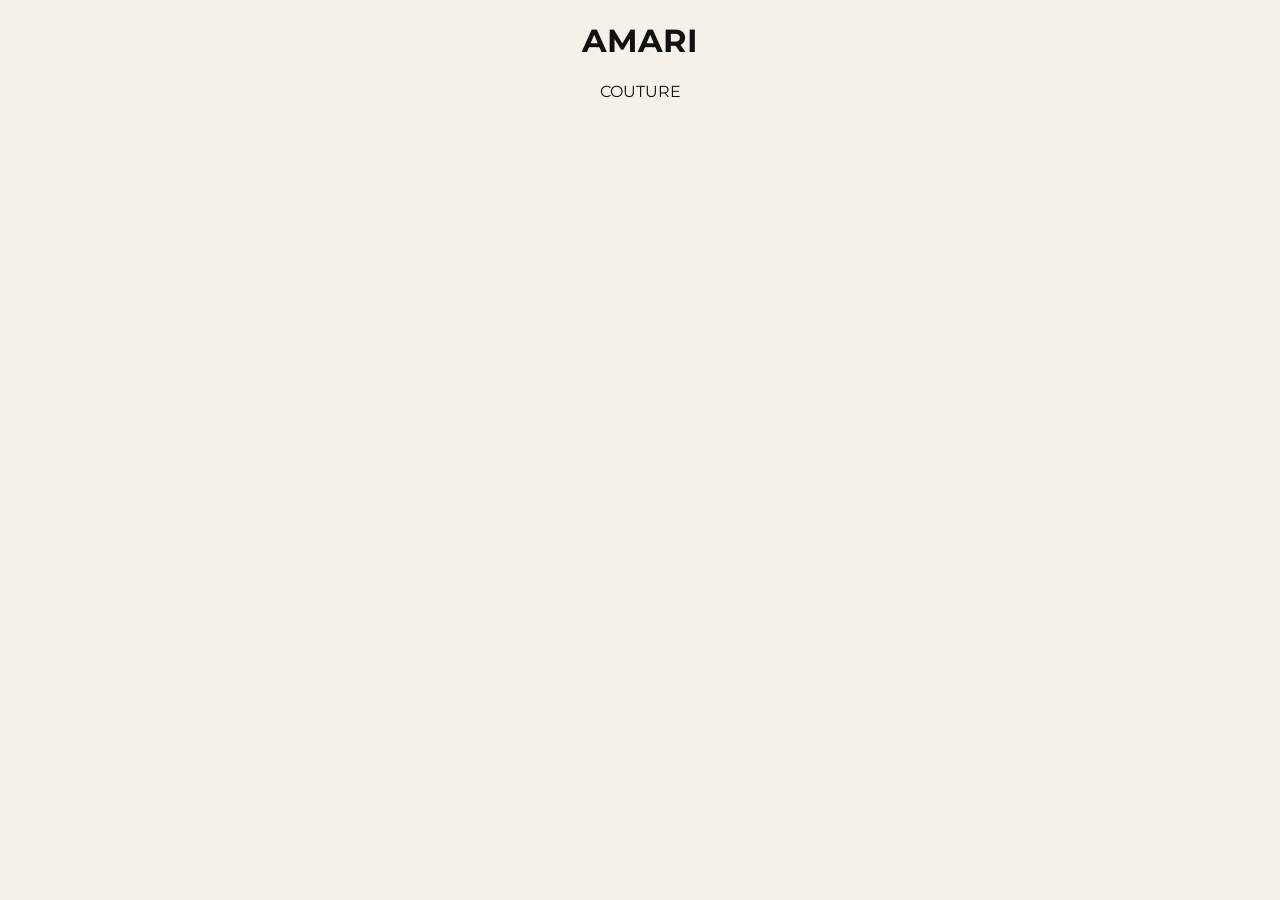
==== index.html @ 97ea3d48 "This is our first commit" ====
<!DOCTYPE html>
<html lang="en">
<head>
    <meta charset="UTF-8">
    <meta name="viewport" content="width=device-width, initial-scale=1.0">
    <link rel="stylesheet" href="css/style.css">
    <title>Document</title>
</head>
<body>
    <main>
        <h1>AMARI</h1>
        <p>COUTURE</p>
    </main>
</body>
</html>
---- css/style.css ----
@import url('https://fonts.googleapis.com/css2?family=Montserrat:wght@400;600&family=Poppins:wght@300;400;500&display=swap');

:root{
  --text-color: #111111;
  --background-color: #F5F1E8;
  --primary-color: #f0b464;
  --secondary-color: #555555;
  --accent-color: #C9A96E;
  --font-size-lg: 64px;
  --font-size-bg: 32px;
  --font-size-md: 16px;
  --font-size-sm: 14px;
}

/* To use the root colors all you need to do is write var(put root name inside) as written below, this is to foster consitent styling*/

body {
  font-family: 'Montserrat', sans-serif;
  background: var(--background-color);
  color: var(--text-color);
  margin: 0;
}
main{
  text-align: center;
}

/* The headings style */
h1, h2, h3 {
  color: var(--text-color);
}

p{
  color: var(--text-color);
  font-size: var(--font-size-md);

}

/* The navigation styling */
nav {
  background: var(--primary-color);
  color: var(--secondary-color);
  padding: 15px;
}


button {
  background: var(--primary-color);
  color: var(--secondary-color);
  border: none;
  padding: 10px 20px;
  cursor: pointer;
}


button:hover {
  background: var(--accent-color);
  color: var(--primary-color);
}
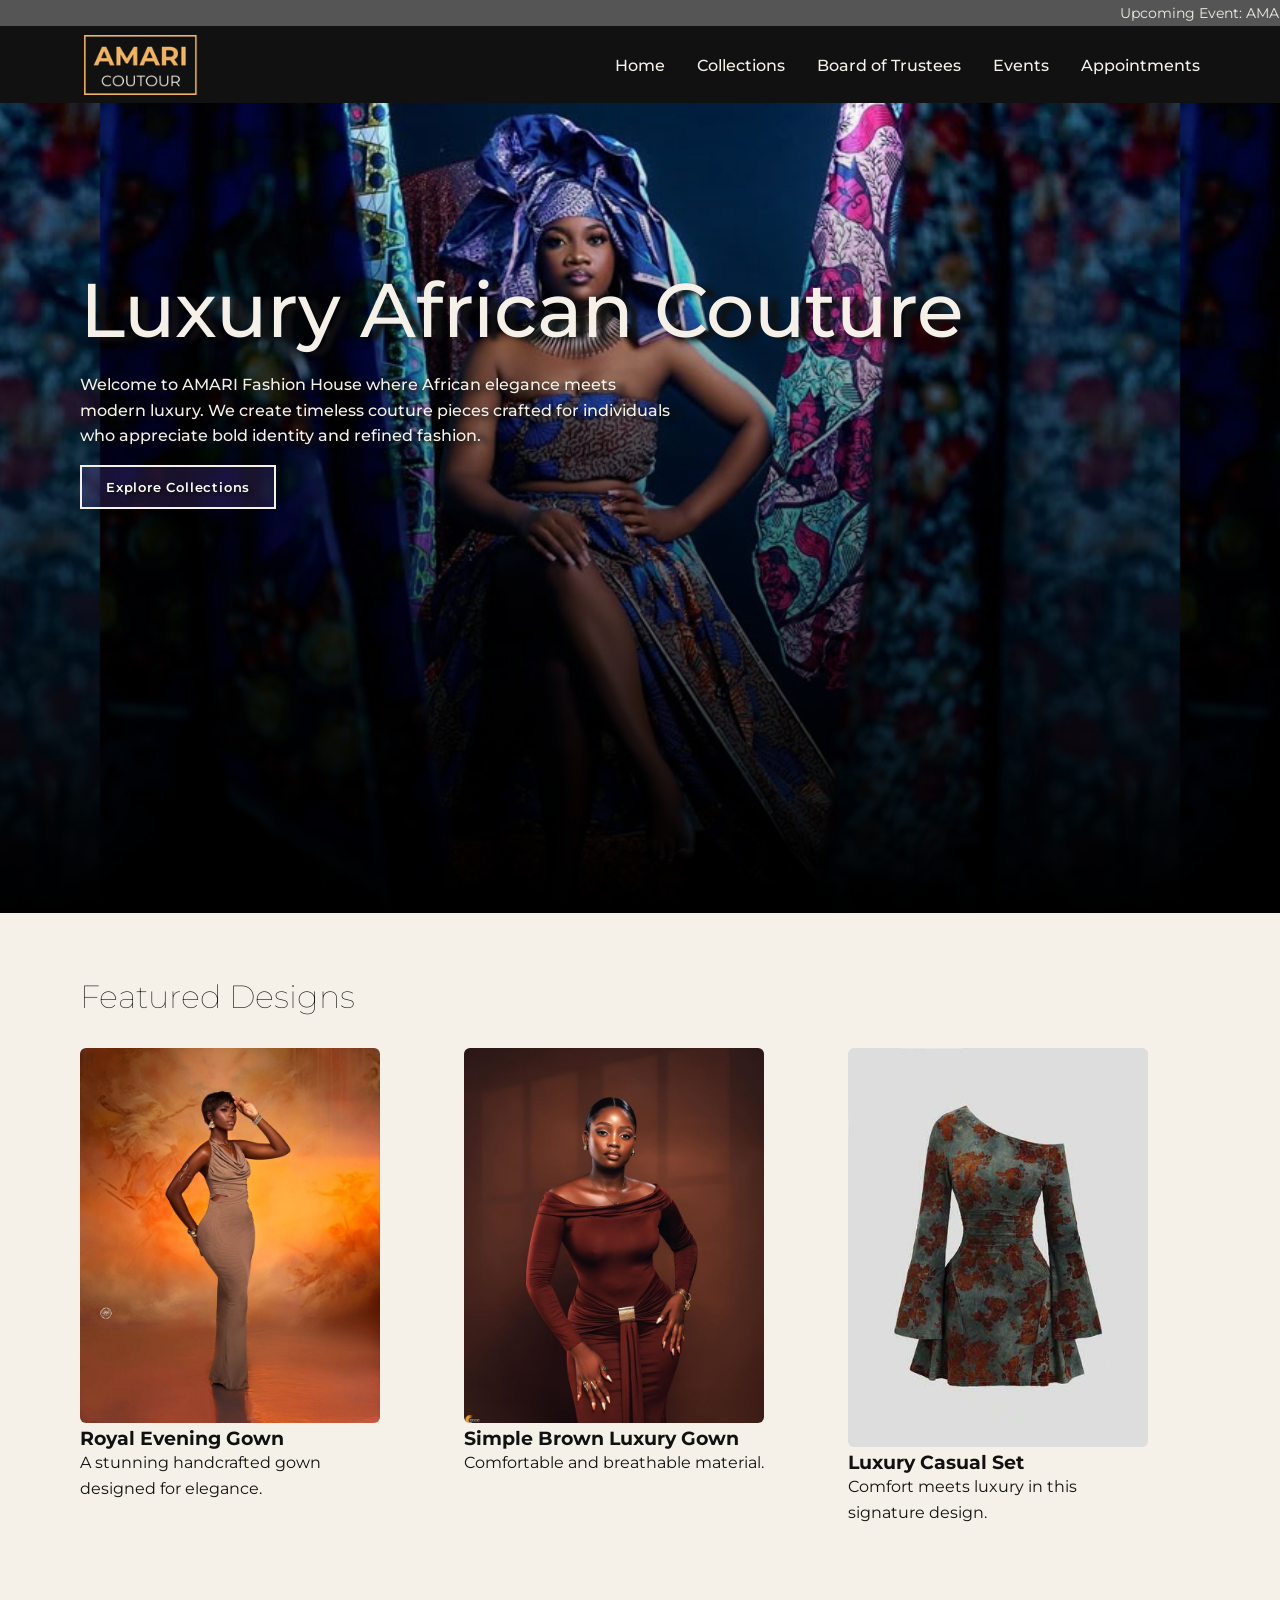
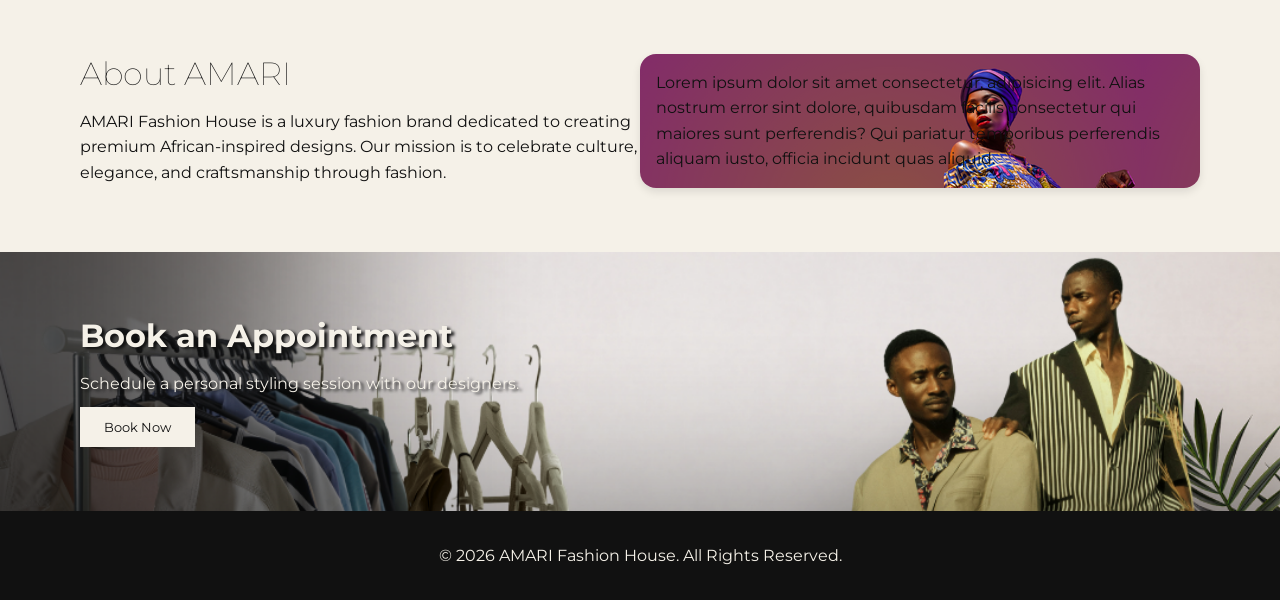
==== commit ef26df4c: "project blueprint" ====
--- a/index.html
+++ b/index.html
@@ -3,13 +3,101 @@
 <head>
     <meta charset="UTF-8">
     <meta name="viewport" content="width=device-width, initial-scale=1.0">
+    <title>AMARI Fashion House</title>
+
+    <!-- External CSS -->
     <link rel="stylesheet" href="css/style.css">
-    <title>Document</title>
 </head>
+
 <body>
-    <main>
-        <h1>AMARI</h1>
-        <p>COUTURE</p>
-    </main>
+
+    <!-- Marquee (required for the project) -->
+    <marquee>Upcoming Event: AMARI Luxury Collection Launch | Book an Appointment Today</marquee>
+
+    <!-- Header -->
+    <header>
+        <img src="./images/Logos/AmariOfficial.png" alt="amari logo">
+
+        <!-- Navigation -->
+        <nav>
+            <ul>
+                <li><a href="index.html">Home</a></li>
+                <li><a href="product.html">Collections</a></li>
+                <li><a href="board.html">Board of Trustees</a></li>
+                <li><a href="event.html">Events</a></li>
+                <li><a href="contact.html">Appointments</a></li>
+            </ul>
+        </nav>
+    </header>
+
+    <!-- Hero Section -->
+    <section class="Hero">
+        <h2>Luxury African Couture</h2>
+        <p>
+            Welcome to AMARI Fashion House where African elegance meets modern luxury.
+            We create timeless couture pieces crafted for individuals who appreciate
+            bold identity and refined fashion.
+        </p>
+
+        <button>Explore Collections</button>
+    </section>
+
+    <!-- Featured Products -->
+    <section class="featureProduct">
+        <h2>Featured Designs</h2>
+
+        <div class="product">
+            <article>
+                <img src="./images/SalesCardImages/13b62da0b60a30ac1189c29874f27246.jpg" alt="Luxury gown">
+                <h3>Royal Evening Gown</h3>
+                <p>A stunning handcrafted gown designed for elegance.</p>
+            </article>
+            <article>
+                <img src="./images/SalesCardImages/896af7eab7643b160a57762320f7c12d.jpg" alt="Traditional attire">
+                <h3>Simple Brown Luxury Gown</h3>
+                <p>Comfortable and breathable material.</p>
+            </article>
+            <article>
+                <img src="./images/SalesCardImages/6022f0b35d89435a8db541c585396f1b.jpg" alt="Luxury outfit">
+                <h3>Luxury Casual Set</h3>
+                <p>Comfort meets luxury in this signature design.</p>
+            </article>
+                </section>
+            
+                <!-- About Section -->
+                <section class="About">
+            <div class="about-amari">
+                <h2>About AMARI</h2>
+                <p>
+                    AMARI Fashion House is a luxury fashion brand dedicated to creating
+                    premium African-inspired designs. Our mission is to celebrate culture,
+                    elegance, and craftsmanship through fashion.
+                </p>
+            </div>
+            <div class="about-img">
+                <p>Lorem ipsum dolor sit amet consectetur, adipisicing elit. Alias nostrum error sint dolore, quibusdam facilis consectetur qui maiores sunt perferendis? Qui pariatur temporibus perferendis aliquam iusto, officia incidunt quas aliquid.</p>
+            </div>
+                </section>
+            
+                <!-- Call To Action -->
+                <section class="CTA">
+            <h2>Book an Appointment</h2>
+            <p>Schedule a personal styling session with our designers.</p>
+            <a href="contact.html">
+                <button>Book Now</button>
+            </a>
+        </div>
+    </section>
+
+    <!-- Footer -->
+    <footer>
+        <p>© 2026 AMARI Fashion House. All Rights Reserved.</p>
+    </footer>
+
+    <!-- External JavaScript -->
+    <script src="js/script.js"></script>
+
 </body>
-</html> +</html>
+
+ 
--- a/css/style.css
+++ b/css/style.css
@@ -6,53 +6,217 @@
   --primary-color: #f0b464;
   --secondary-color: #555555;
   --accent-color: #C9A96E;
+
+  --font-size-xlg: 76px;
   --font-size-lg: 64px;
   --font-size-bg: 32px;
   --font-size-md: 16px;
   --font-size-sm: 14px;
 }
 
-/* To use the root colors all you need to do is write var(put root name inside) as written below, this is to foster consitent styling*/
-
+*{
+  margin: 0;
+  padding: 0;
+  box-sizing: border-box;
+  font-family: 'Montserrat', sans-serif;
+}
+
+/* Body */
 body {
-  font-family: 'Montserrat', sans-serif;
   background: var(--background-color);
   color: var(--text-color);
-  margin: 0;
-}
-main{
-  text-align: center;
-}
-
-/* The headings style */
+  min-height: 100vh;
+}
+
+/* Headings */
 h1, h2, h3 {
   color: var(--text-color);
 }
 
+/* Paragraphs */
 p{
   color: var(--text-color);
   font-size: var(--font-size-md);
-
-}
-
-/* The navigation styling */
-nav {
-  background: var(--primary-color);
-  color: var(--secondary-color);
-  padding: 15px;
-}
-
-
+  line-height: 1.6;
+}
+
+/* Buttons */
 button {
   background: var(--primary-color);
-  color: var(--secondary-color);
+  color: #fff;
   border: none;
-  padding: 10px 20px;
+  padding: 12px 24px;
   cursor: pointer;
-}
-
+  margin-top: 10px;
+  transition: 0.3s ease;
+}
 
 button:hover {
   background: var(--accent-color);
+}
+
+/* Marquee */
+marquee{
+  background-color: var(--secondary-color);
+  color: var(--background-color);
+  padding: 0.25rem 0;
+  font-size: var(--font-size-sm);
+  position: absolute;
+}
+
+/* Header */
+header{
+  display: flex;
+  justify-content: space-between;
+  align-items: center;
+  padding: 2.2rem 5rem 0.5rem 5rem;
+  background: var(--text-color);
+}
+
+header img{
+  height: 60px;
+}
+
+/* Navigation */
+nav ul{
+  display: flex;
+  list-style: none;
+  gap: 2rem;
+}
+
+nav a{
+  text-decoration: none;
+  color: var(--background-color);
+  font-weight: 500;
+}
+
+nav a:hover{
   color: var(--primary-color);
+}
+
+/* Hero Section */
+.Hero{
+  height: 90vh;
+  background: linear-gradient(transparent, black), url("../images/SalesCardImages/f850297ebca636d0d837e245f6a0cebd.jpg");
+  background-size: 1080px;
+  background-position: center;
+  /* text-align: center; */
+  justify-content: center;
+  padding: 10rem 5rem 0 5rem;
+}
+
+.Hero *{
+  position: relative;
+}
+
+.Hero h2{
+  font-size: var(--font-size-xlg);
+  margin-bottom: 1rem;
+  font-weight: 500;
+}
+
+.Hero p{
+  font-size: var(--font-size-md);
+  font-weight: 500;
+  max-width: 600px; 
+}
+.Hero h2,
+.Hero p{
+  color: var(--background-color);
+  text-shadow: #111111 10px 3px 5px;
+}
+
+.Hero button{
+  border: 2px solid var(--background-color);
+  background:#8e64f02c;
+  background-blend-mode:luminosity;
+  font-weight: 600;
+  letter-spacing: 0.05rem;
+  text-shadow: #111111 3px 2px 3px;
+  margin: 1rem 0;
+}
+
+/* Featured Products */
+.featureProduct{
+  padding: 4rem 5rem;
+}
+
+.featureProduct h2{
+  margin-bottom: 2rem;
+  font-weight: 100;
+  font-size: var(--font-size-bg);
+}
+
+.product{
+  display: grid;
+  grid-template-columns: repeat(auto-fit, minmax(300px, 1fr));
+  gap: 2rem;
+}
+
+.featureProduct article{
+  width: 300px;
+}
+
+.featureProduct img{
+  width: 100%;
+  border-radius: 6px;
+}
+
+/* About Section */
+.About {
+  padding: 4rem 5rem;
+  display: grid;
+  grid-template-columns: 1fr 1fr;
+}
+
+ @media (max-width: 768px) {
+  .About {
+    grid-template-columns: 1fr;
+  }
+} 
+
+.About h2{
+  margin-bottom: 1rem;
+  font-weight: 100;
+  font-size: var(--font-size-bg);
+}
+
+.about-img{
+  border-radius: 1rem;
+  box-shadow: 0 4px 8px rgba(0, 0, 0, 0.1);
+  padding: 1rem ;
+  background: url("../images/SalesCardImages/4.png");
+}
+/* Call To Action */
+.CTA{
+  padding: 4rem 5rem;
+  background: url("../images/SalesCardImages/cta-bg.png");
+  background-size: cover;
+}
+.CTA h2,
+.CTA p{
+  color: var(--background-color);
+  text-shadow: #111111 3px 2px 3px;
+}
+.CTA h2{
+  font-size: var(--font-size-bg);
+  margin-bottom: 1rem;
+  color: var(--background-color);
+}
+
+.CTA button{
+  background: var(--background-color);
+  color: var(--text-color);
+  &:hover{
+    background: var(--text-color);
+    color: var(--background-color);
+  }
+}
+
+/* Footer */
+footer p{
+  text-align: center;
+  padding: 2rem;
+  background: var(--text-color);
+  color: var(--background-color);
 }
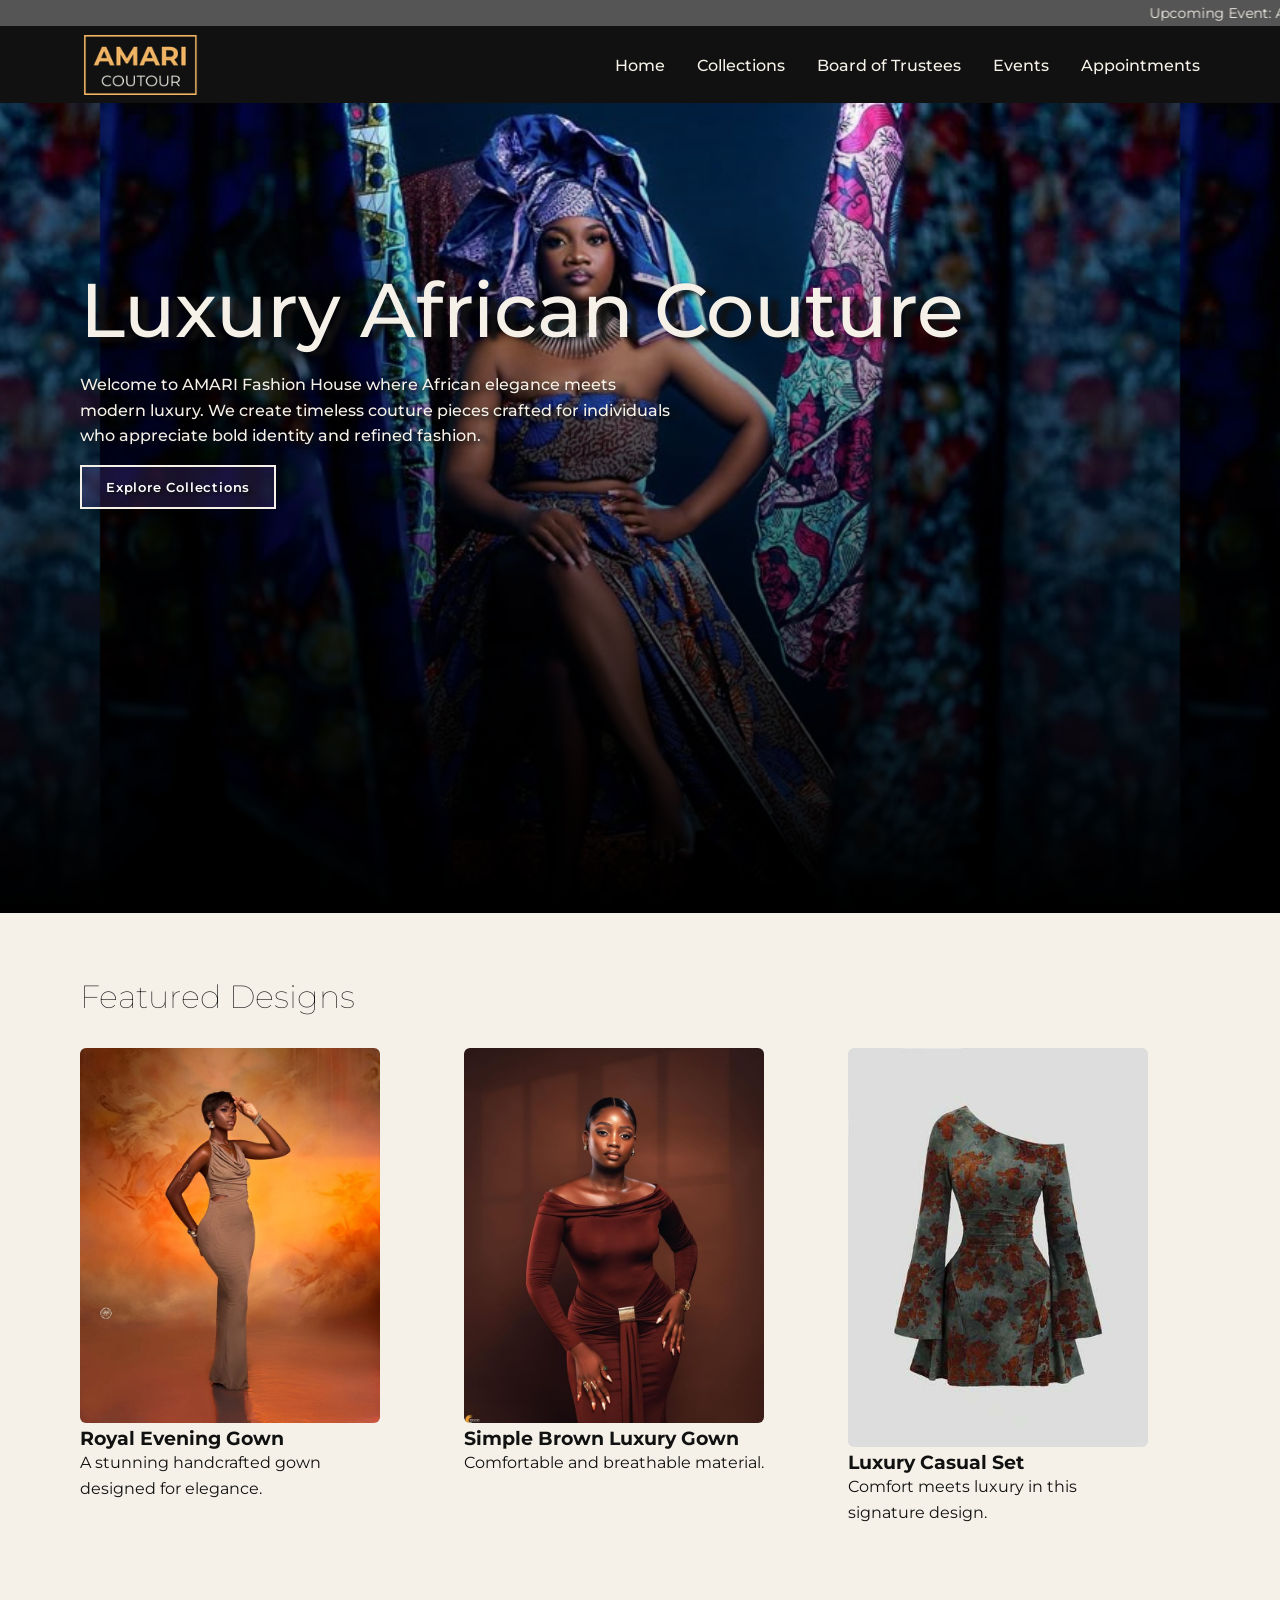
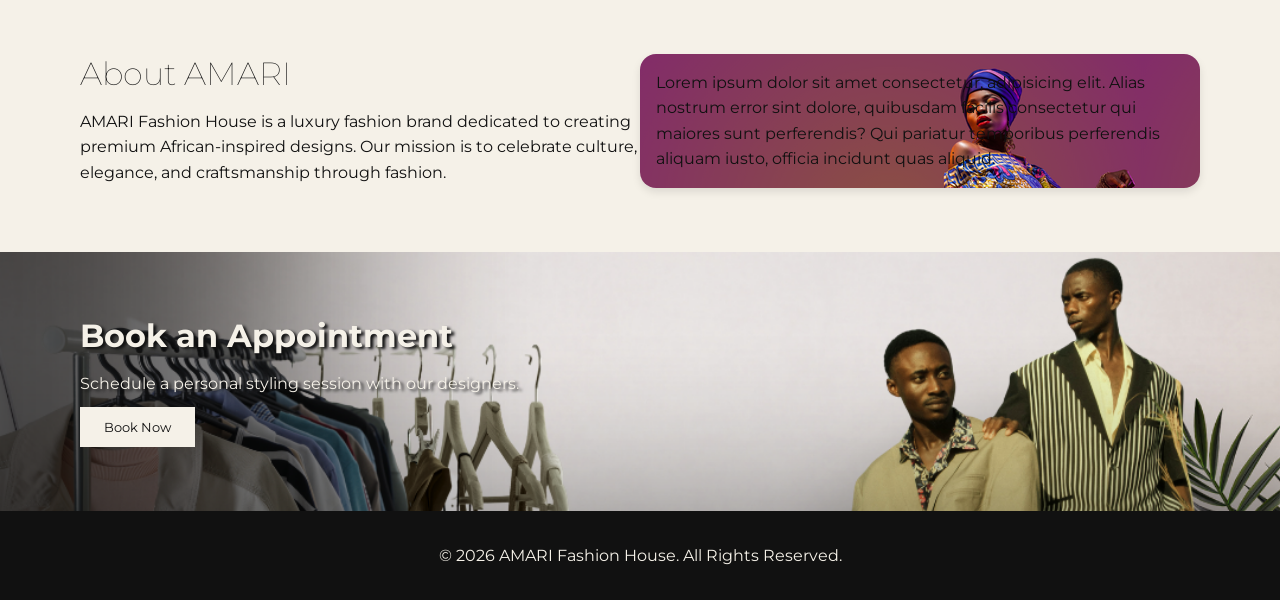
==== commit 0098b317: "updated blueprint" ====
--- a/index.html
+++ b/index.html
@@ -5,20 +5,16 @@
     <meta name="viewport" content="width=device-width, initial-scale=1.0">
     <title>AMARI Fashion House</title>
 
-    <!-- External CSS -->
     <link rel="stylesheet" href="css/style.css">
 </head>
 
 <body>
 
-    <!-- Marquee (required for the project) -->
     <marquee>Upcoming Event: AMARI Luxury Collection Launch | Book an Appointment Today</marquee>
 
-    <!-- Header -->
     <header>
         <img src="./images/Logos/AmariOfficial.png" alt="amari logo">
 
-        <!-- Navigation -->
         <nav>
             <ul>
                 <li><a href="index.html">Home</a></li>
@@ -30,7 +26,6 @@
         </nav>
     </header>
 
-    <!-- Hero Section -->
     <section class="Hero">
         <h2>Luxury African Couture</h2>
         <p>
@@ -42,7 +37,6 @@
         <button>Explore Collections</button>
     </section>
 
-    <!-- Featured Products -->
     <section class="featureProduct">
         <h2>Featured Designs</h2>
 
@@ -64,7 +58,6 @@
             </article>
                 </section>
             
-                <!-- About Section -->
                 <section class="About">
             <div class="about-amari">
                 <h2>About AMARI</h2>
@@ -79,7 +72,6 @@
             </div>
                 </section>
             
-                <!-- Call To Action -->
                 <section class="CTA">
             <h2>Book an Appointment</h2>
             <p>Schedule a personal styling session with our designers.</p>
@@ -89,12 +81,10 @@
         </div>
     </section>
 
-    <!-- Footer -->
     <footer>
         <p>© 2026 AMARI Fashion House. All Rights Reserved.</p>
     </footer>
 
-    <!-- External JavaScript -->
     <script src="js/script.js"></script>
 
 </body>
--- a/css/style.css
+++ b/css/style.css
@@ -162,7 +162,6 @@
   border-radius: 6px;
 }
 
-/* About Section */
 .About {
   padding: 4rem 5rem;
   display: grid;
@@ -187,7 +186,7 @@
   padding: 1rem ;
   background: url("../images/SalesCardImages/4.png");
 }
-/* Call To Action */
+
 .CTA{
   padding: 4rem 5rem;
   background: url("../images/SalesCardImages/cta-bg.png");
@@ -213,7 +212,6 @@
   }
 }
 
-/* Footer */
 footer p{
   text-align: center;
   padding: 2rem;
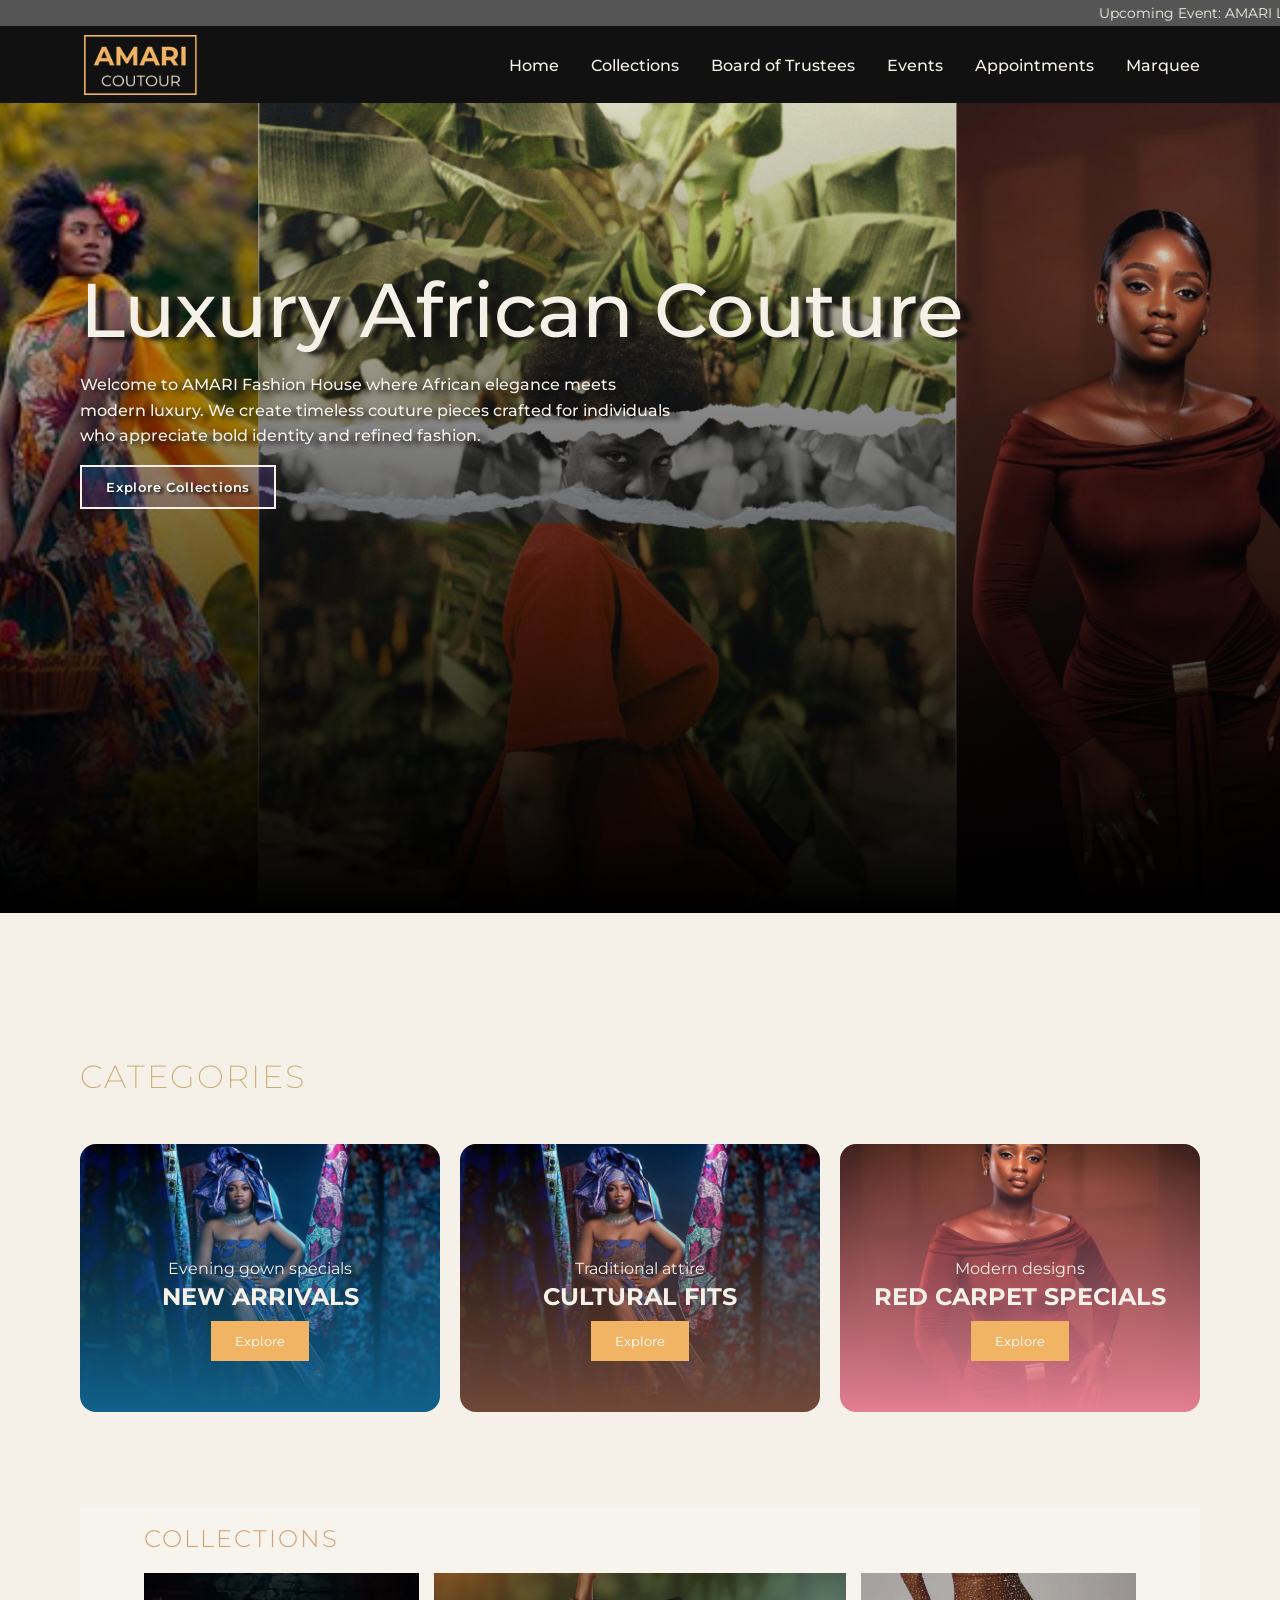
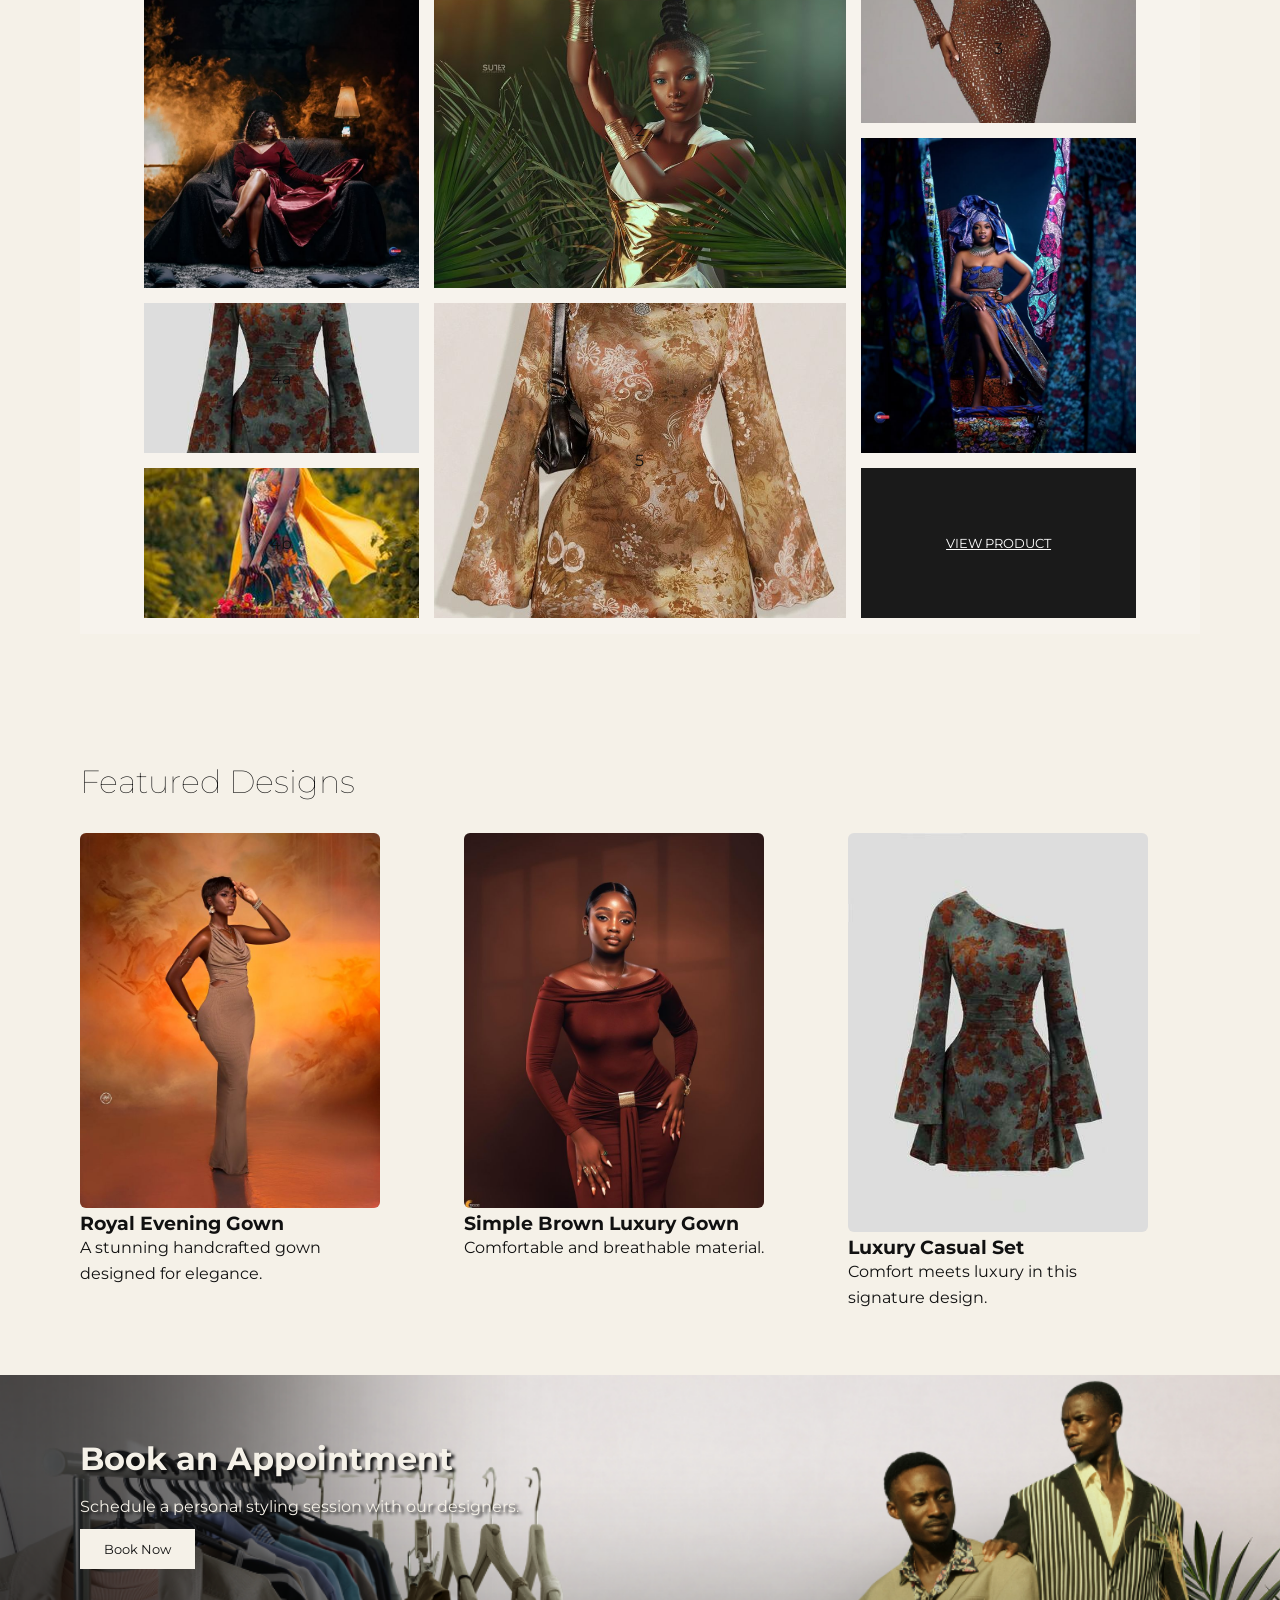
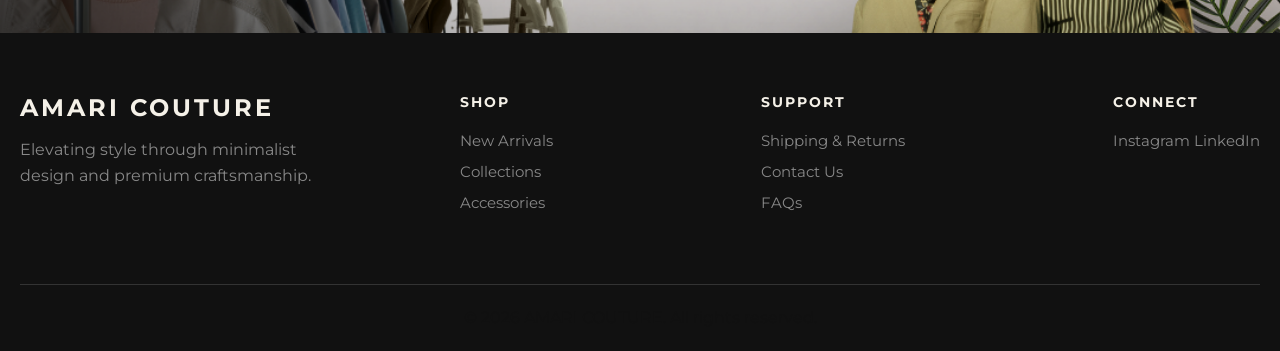
==== commit 8f67d84f: "updated repostory is now LIVE" ====
--- a/index.html
+++ b/index.html
@@ -3,14 +3,16 @@
 <head>
     <meta charset="UTF-8">
     <meta name="viewport" content="width=device-width, initial-scale=1.0">
+    <meta name="description" content="AMARI Fashion House - Luxury African Couture. Explore our exclusive collections of handcrafted gowns, traditional attire, and modern designs. Book an appointment today!">
+    <link rel="icon" href="./images/Logos/AmariOfficial.png" type="image/x-icon">
     <title>AMARI Fashion House</title>
 
     <link rel="stylesheet" href="css/style.css">
 </head>
 
 <body>
-
-    <marquee>Upcoming Event: AMARI Luxury Collection Launch | Book an Appointment Today</marquee>
+    
+    <marquee behaviour="scroll">Upcoming Event: AMARI Luxury Collection Launch | Book an Appointment Today Lorem ipsum dolor sit amet consectetur, adipisicing elit. Enim nihil asperiores ratione minus, labore provident? Ipsum, neque non? Nesciunt molestiae facilis voluptatum, consequatur aspernatur quaerat mollitia delectus nisi odio veniam. </marquee>
 
     <header>
         <img src="./images/Logos/AmariOfficial.png" alt="amari logo">
@@ -22,6 +24,7 @@
                 <li><a href="board.html">Board of Trustees</a></li>
                 <li><a href="event.html">Events</a></li>
                 <li><a href="contact.html">Appointments</a></li>
+                <li><a href="marquee.html">Marquee</a></li>
             </ul>
         </nav>
     </header>
@@ -36,6 +39,42 @@
 
         <button>Explore Collections</button>
     </section>
+
+    <sections class="category-sec">
+        
+        <h1>Categories</h1>
+        <div class="categories">
+            <div class="category1">
+                <p>Evening gown specials</p>
+                <h2>NEW ARRIVALS</h2>
+                <button>Explore</button>
+            </div>
+            <div class="category2">
+                <p>Traditional attire</p>
+                <h2>CULTURAL FITS</h2>
+                <button>Explore</button>
+            </div>
+            <div class="category3">
+                <p>Modern designs</p>
+                <h2>RED CARPET SPECIALS</h2>
+                <button>Explore</button>
+            </div>
+        </div>
+    </sections>
+
+   <section class="collection">
+    <h1>COLLECTIONS</h1>
+    <div class="collection-parent">
+        <div class="child item-1">1</div>
+        <div class="child item-2">2</div>
+        <div class="child item-3">3</div>
+        <div class="child item-4-a">4a</div>
+        <div class="child item-4-b">4b</div>
+        <div class="child item-5">5</div>
+        <div class="child item-6">6</div>
+        <a href="product.html" class="view-product">VIEW PRODUCT</a>
+    </div>
+</section> 
 
     <section class="featureProduct">
         <h2>Featured Designs</h2>
@@ -58,7 +97,7 @@
             </article>
                 </section>
             
-                <section class="About">
+                <!-- <section class="About">
             <div class="about-amari">
                 <h2>About AMARI</h2>
                 <p>
@@ -68,9 +107,9 @@
                 </p>
             </div>
             <div class="about-img">
-                <p>Lorem ipsum dolor sit amet consectetur, adipisicing elit. Alias nostrum error sint dolore, quibusdam facilis consectetur qui maiores sunt perferendis? Qui pariatur temporibus perferendis aliquam iusto, officia incidunt quas aliquid.</p>
+                <p>Lorem ipsum dolor sit amet consectetur, adipisicing elit. Alias nostrum error sint dollore, quibusdam facilis consectetur qui maiores sunt perferendis? Qui pariatur temporibus perferendis aliquam iusto, officia incidunt quas aliquid.</p>
             </div>
-                </section>
+                </section> -->
             
                 <section class="CTA">
             <h2>Book an Appointment</h2>
@@ -81,10 +120,44 @@
         </div>
     </section>
 
-    <footer>
-        <p>© 2026 AMARI Fashion House. All Rights Reserved.</p>
-    </footer>
+<footer class="site-footer">
+    <div class="footer-container">
+        <div class="footer-brand">
+            <h2 class="brand-logo">AMARI COUTURE</h2>
+            <p>Elevating style through minimalist design and premium craftsmanship.</p>
+        </div>
 
+        <div class="footer-links">
+            <div class="link-column">
+                <h3>Shop</h3>
+                <ul>
+                    <li><a href="product.html">New Arrivals</a></li>
+                    <li><a href="product.html">Collections</a></li>
+                    <li><a href="product.html">Accessories</a></li>
+                </ul>
+            </div>
+            <div class="link-column">
+                <h3>Support</h3>
+                <ul>
+                    <li><a href="#">Shipping & Returns</a></li>
+                    <li><a href="#">Contact Us</a></li>
+                    <li><a href="#">FAQs</a></li>
+                </ul>
+            </div>
+            <div class="link-column">
+                <h3>Connect</h3>
+                <div class="social-links">
+                    <a href="#">Instagram</a>
+                    <a href="#">LinkedIn</a>
+                </div>
+            </div>
+        </div>
+    </div>
+
+    <div class="footer-bottom">
+        <p>&copy; 2026 AMARI COUTURE. All rights reserved.</p>
+    </div>
+</footer>
     <script src="js/script.js"></script>
 
 </body>
--- a/css/style.css
+++ b/css/style.css
@@ -6,12 +6,17 @@
   --primary-color: #f0b464;
   --secondary-color: #555555;
   --accent-color: #C9A96E;
+  --link-accent-color: #888888;
 
   --font-size-xlg: 76px;
   --font-size-lg: 64px;
   --font-size-bg: 32px;
   --font-size-md: 16px;
   --font-size-sm: 14px;
+
+  --text-shadow: #111111 10px 3px 5px;
+
+  --box-shadow: 0 10px 30px rgba(0,0,0,0.05);
 }
 
 *{
@@ -21,26 +26,25 @@
   font-family: 'Montserrat', sans-serif;
 }
 
-/* Body */
+
 body {
   background: var(--background-color);
   color: var(--text-color);
   min-height: 100vh;
 }
 
-/* Headings */
+
 h1, h2, h3 {
   color: var(--text-color);
 }
 
-/* Paragraphs */
+
 p{
   color: var(--text-color);
   font-size: var(--font-size-md);
   line-height: 1.6;
 }
 
-/* Buttons */
 button {
   background: var(--primary-color);
   color: #fff;
@@ -55,7 +59,7 @@
   background: var(--accent-color);
 }
 
-/* Marquee */
+
 marquee{
   background-color: var(--secondary-color);
   color: var(--background-color);
@@ -64,7 +68,6 @@
   position: absolute;
 }
 
-/* Header */
 header{
   display: flex;
   justify-content: space-between;
@@ -77,7 +80,7 @@
   height: 60px;
 }
 
-/* Navigation */
+
 nav ul{
   display: flex;
   list-style: none;
@@ -94,11 +97,11 @@
   color: var(--primary-color);
 }
 
-/* Hero Section */
+
 .Hero{
   height: 90vh;
-  background: linear-gradient(transparent, black), url("../images/SalesCardImages/f850297ebca636d0d837e245f6a0cebd.jpg");
-  background-size: 1080px;
+  background: linear-gradient(transparent, black), url("../images/SalesCardImages/Amari\ dashboard.png");
+  background-size: cover;
   background-position: center;
   /* text-align: center; */
   justify-content: center;
@@ -136,7 +139,153 @@
   margin: 1rem 0;
 }
 
-/* Featured Products */
+
+.category-sec{
+  display: block;
+  margin: 4rem 0;
+  /* border: 1px solid red; */
+  padding: 1rem 3rem;
+}
+.category-sec h1{
+  margin: 4rem 2rem 2rem;
+  font-weight: 200;
+  color: var(--accent-color);
+  text-transform: uppercase;
+  font-size: var(--font-size-bg);
+}
+
+.categories{
+  display: flex;
+  gap: 20px;
+  /* border: 1px solid green; */
+  justify-content: center;
+  padding: 1rem 2rem;
+  height: 300px;  
+}
+.category1, .category2, .category3{
+  flex: 1;
+  /* display: flex; */
+  padding: 7rem 2rem 0;
+  text-align: center;
+  justify-content: center;
+  border-radius: 1rem;
+}
+
+.category1 p,.category1 h2,
+.category2 p,.category2 h2,
+.category3 p,.category3 h2{
+  color: var(--background-color);
+}
+.category1{
+  background: linear-gradient(transparent,#11618a), url("../images/SalesCardImages/f850297ebca636d0d837e245f6a0cebd.jpg");
+  background-size: cover;
+  background-position: center;
+}
+
+.category2{
+  background: linear-gradient(transparent, #704839), url("../images/SalesCardImages/f850297ebca636d0d837e245f6a0cebd.jpg");
+  background-size: cover;
+  background-position: center;
+}
+.category3{
+  background: linear-gradient(transparent, #e37f91), url("../images/SalesCardImages/896af7eab7643b160a57762320f7c12d.jpg");
+  background-size: cover;
+  background-position: center;
+ }
+
+.collection {
+  max-width: 1500px;
+  padding: 1rem 4rem;
+  margin: 4rem 5rem;
+  /* border: 1px solid red; */
+  background-color: #f7f3ed; 
+}
+
+h1 {
+  color: #d4a373;
+  letter-spacing: 2px;
+  font-weight: 300;
+  margin-bottom: 20px;
+}
+
+.collection-parent {
+  display: grid;
+  /* 3 columns: side columns are equal, middle is wider */
+  grid-template-columns: 1fr 1.5fr 1fr;
+  /* Defining 4 rows to allow for the smaller split images on the left */
+  grid-template-rows: repeat(4, 150px); 
+  gap: 15px;
+}
+
+.child {
+  background-color: #ddd;
+  display: flex;
+  align-items: center;
+  justify-content: center;
+}
+
+/* Left Column */
+.item-1 { 
+  grid-row: 1 / 3; grid-column: 1; 
+  background: url("../images/SalesCardImages/9869d2000db21a0a88c02ad4b06c4df2.jpg");
+  background-size: cover;
+  background-position: center;
+}
+.item-4-a { 
+  grid-row: 3 / 4; grid-column: 1; 
+  background: url("../images/SalesCardImages/6022f0b35d89435a8db541c585396f1b.jpg");
+  background-size: cover;
+  background-position: center;}
+.item-4-b { grid-row: 4 / 5; grid-column: 1; 
+  background: url("../images/SalesCardImages/ac4f8d42f2cdbbd55c38161d51b6f521.jpg");
+  background-size: cover;
+  background-position: center;
+}
+
+/* Middle Column */
+.item-2 { grid-row: 1 / 3; grid-column: 2; 
+  background: url("../images/SalesCardImages/859e04d77bb0037990465d3c28c1fc1a.jpg");
+  background-size: cover;
+  background-position: center;
+}
+.item-5 { grid-row: 3 / 5; grid-column: 2; 
+  background: url("../images/SalesCardImages/8e3e65488ad864d174152fe8b0d3c841.jpg");
+  background-size: cover;
+  background-position: center;
+}
+
+/* Right Column */
+.item-3 { grid-row: 1 / 2; grid-column: 3; 
+  background: url("../images/SalesCardImages/bd1fda2513365a220d92f63c21e58b38.jpg");
+  background-size: cover;
+  background-position: center;
+}
+.item-6 { grid-row: 2 / 4; grid-column: 3; 
+  background: url("../images/SalesCardImages/f850297ebca636d0d837e245f6a0cebd.jpg");
+  background-size: cover;
+  background-position: center;
+}
+
+
+.view-product {
+  grid-row: 4 / 5;
+  grid-column: 3;
+  background-color: #1a1a1a;
+  color: white;
+  display: flex;
+  align-items: center;
+  justify-content: center;
+  font-size: 0.8rem;
+  text-align: center;
+  cursor: pointer;
+  &:hover {
+    background-color: var(--accent-color);
+    transform: scale(1.01);
+    box-shadow: rgba(0, 0, 0, 0.25) 0px 14px 28px, rgba(0, 0, 0, 0.22) 0px 10px 10px;
+    transition: all 0.3s ease;
+  }
+}
+
 .featureProduct{
   padding: 4rem 5rem;
 }
@@ -212,9 +361,110 @@
   }
 }
 
-footer p{
-  text-align: center;
-  padding: 2rem;
-  background: var(--text-color);
-  color: var(--background-color);
+.site-footer {
+    background-color: var(--text-color);
+    color: var(--background-color);
+    padding: 60px 20px 20px 20px;
+    font-family: 'Inter', sans-serif; 
+}
+
+.footer-container {
+    max-width: 1351px;
+    margin: 0 auto;
+    display: flex;
+    flex-wrap: wrap;
+    justify-content: space-between;
+    gap: 40px;
+}
+
+
+.footer-brand {
+    flex: 1 1 300px;
+}
+
+.brand-logo {
+    font-size: 1.5rem;
+    letter-spacing: 3px;
+    margin-bottom: 15px;
+    font-weight: 700;
+    color: var(--background-color);
+}
+
+.footer-brand p {
+    color: var(--link-accent-color);
+    line-height: 1.6;
+    max-width: 300px;
+}
+
+
+.footer-links {
+    flex: 2 1 600px;
+    display: flex;
+    justify-content: space-between;
+    flex-wrap: wrap;
+    gap: 30px;
+}
+
+.link-column h3 {
+    font-size: 0.9rem;
+    text-transform: uppercase;
+    letter-spacing: 2px;
+    margin-bottom: 20px;
+    color: var(--background-color);
+}
+
+.link-column ul {
+    list-style: none;
+    padding: 0;
+}
+
+.link-column ul li {
+    margin-bottom: 12px;
+}
+
+.link-column a {
+    text-decoration: none;
+    color: var(--link-accent-color);
+    font-size: 0.95rem;
+    transition: color 0.3s ease;
+}
+
+.link-column a:hover {
+    color: #fff;
+}
+
+
+.footer-bottom {
+    max-width: var(--max-width);
+    margin: 60px auto 0 auto;
+    padding-top: 20px;
+    border-top: 1px solid #333;
+    text-align: center;
+    font-size: 0.8rem;
+    color: var(--link-accent-color);
+}
+
+
+@media (max-width: 768px) {
+    .footer-container {
+        flex-direction: column;
+        text-align: center;
+    }
+    
+    .footer-brand {
+        margin-bottom: 20px;
+    }
+    
+    .footer-brand p {
+        margin: 0 auto;
+    }
+
+    .footer-links {
+        justify-content: center;
+        text-align: center;
+    }
+    
+    .link-column {
+        flex: 1 1 100%;
+    }
 }
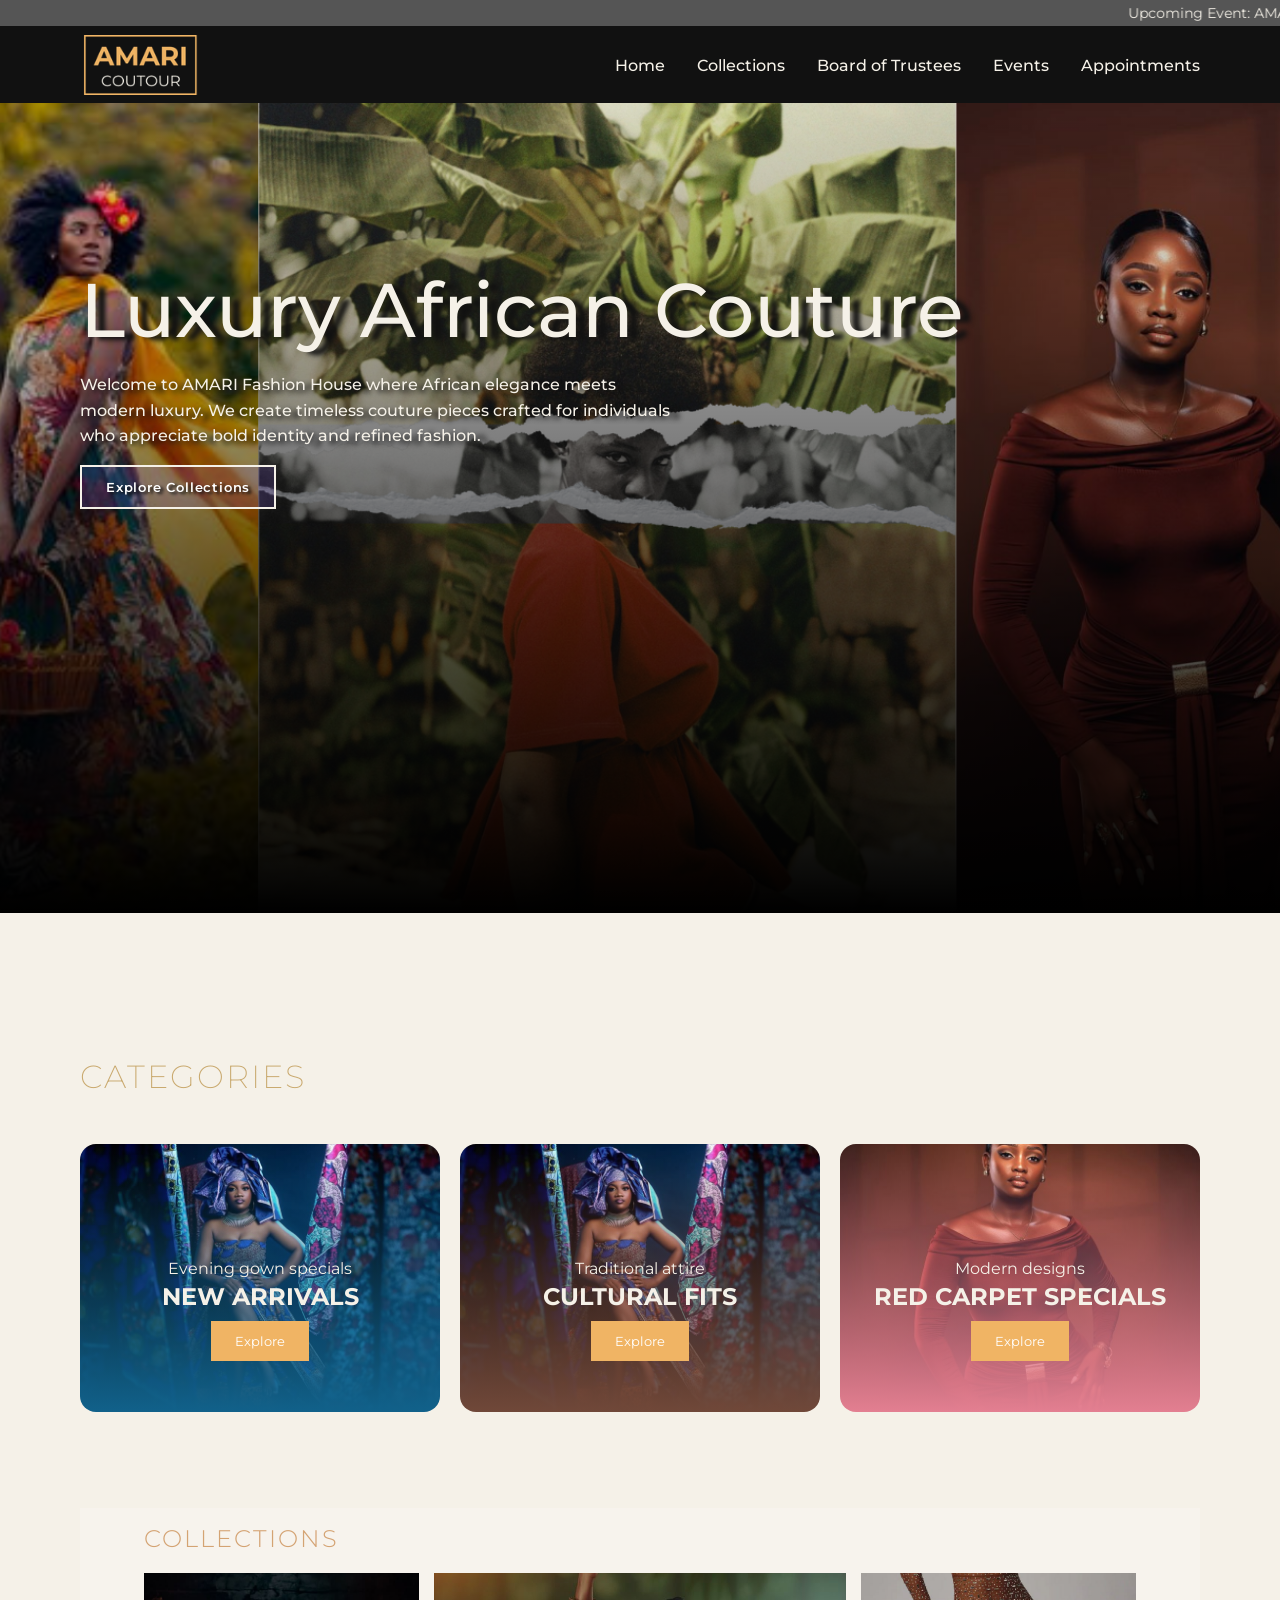
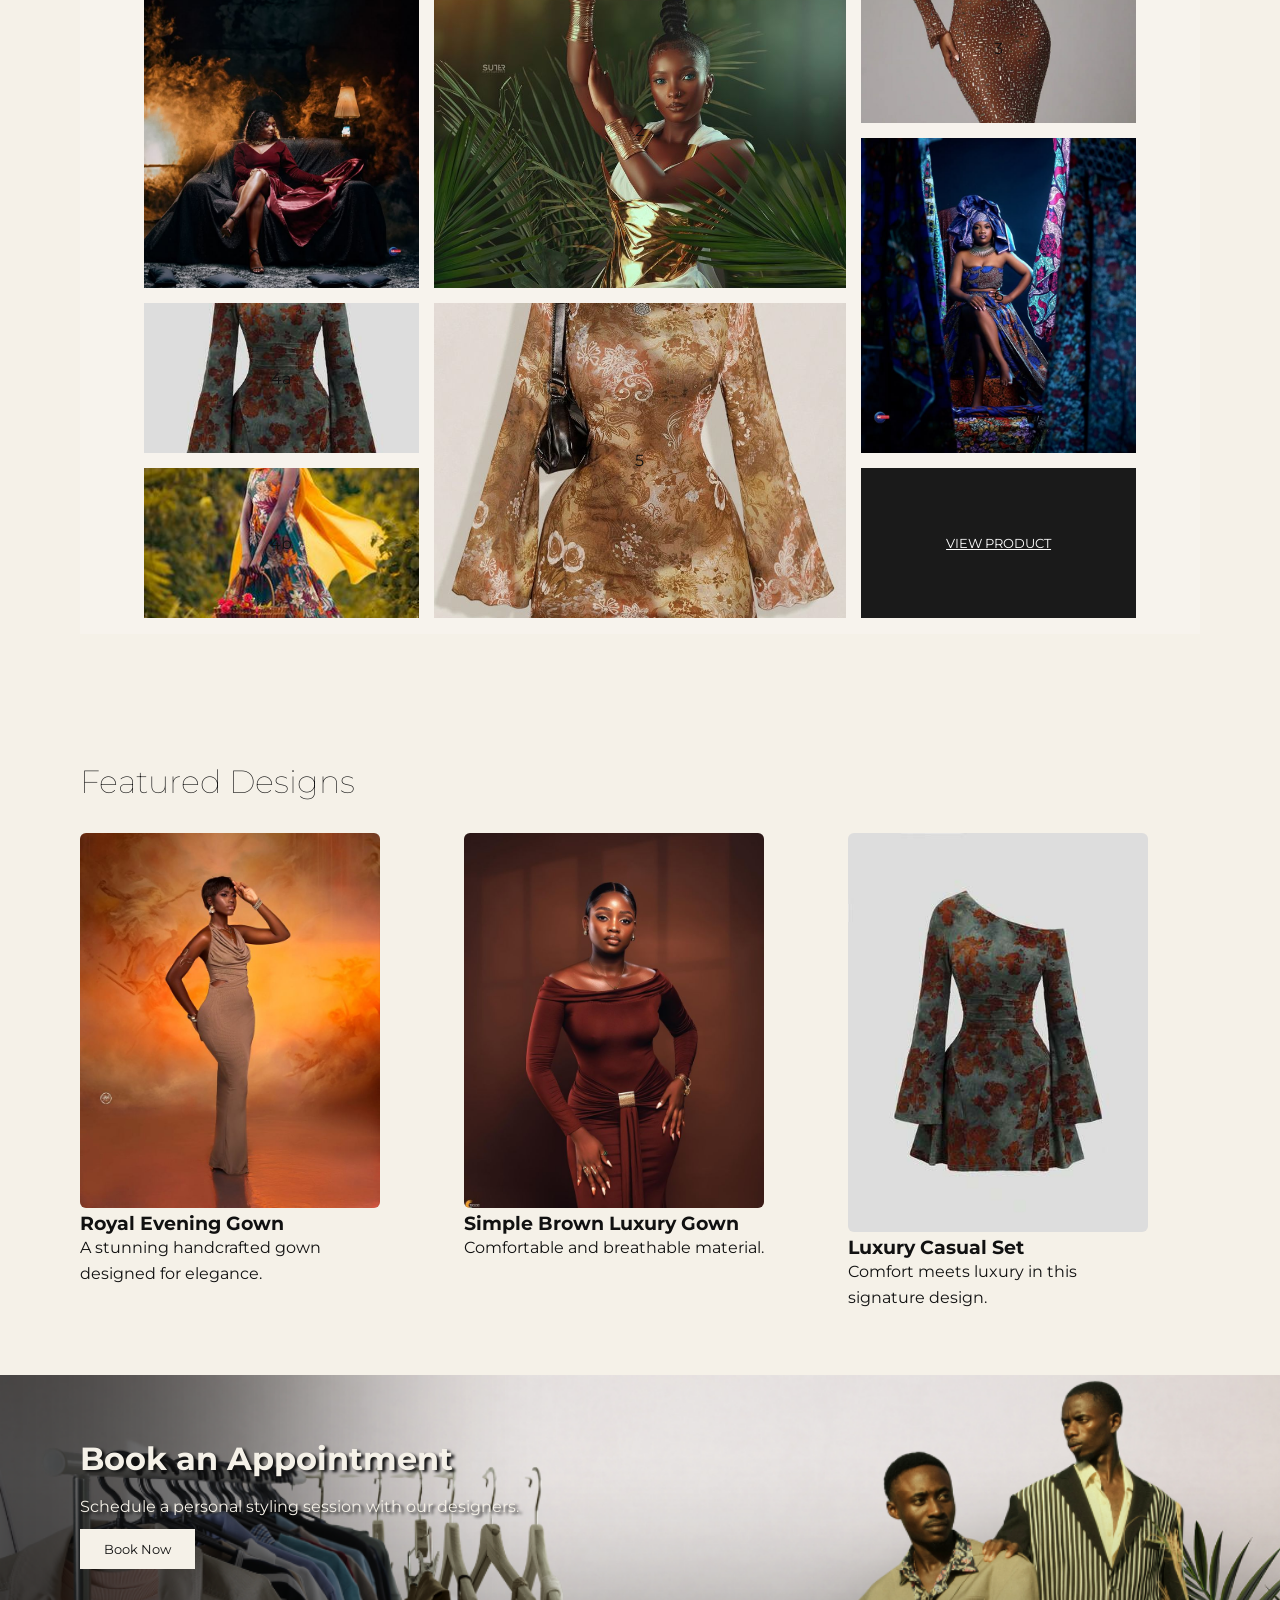
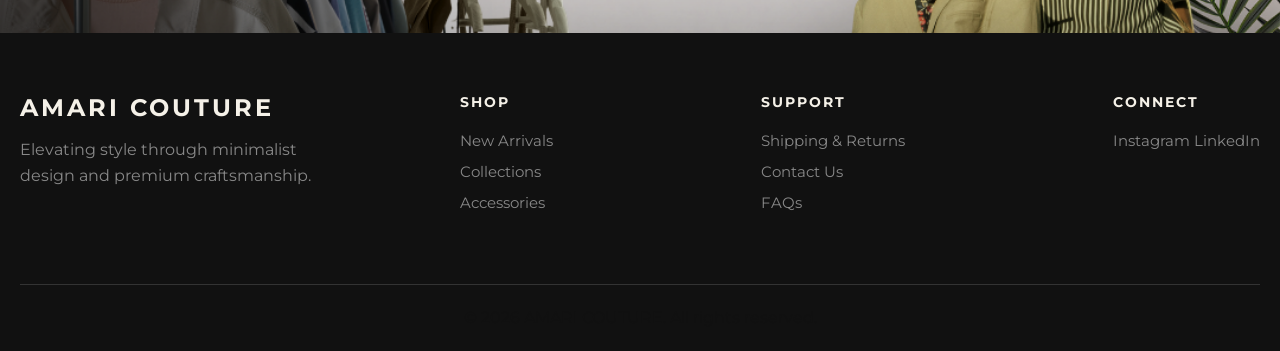
==== commit 2f2d11a8: "marquee.html removed" ====
--- a/index.html
+++ b/index.html
@@ -24,7 +24,6 @@
                 <li><a href="board.html">Board of Trustees</a></li>
                 <li><a href="event.html">Events</a></li>
                 <li><a href="contact.html">Appointments</a></li>
-                <li><a href="marquee.html">Marquee</a></li>
             </ul>
         </nav>
     </header>
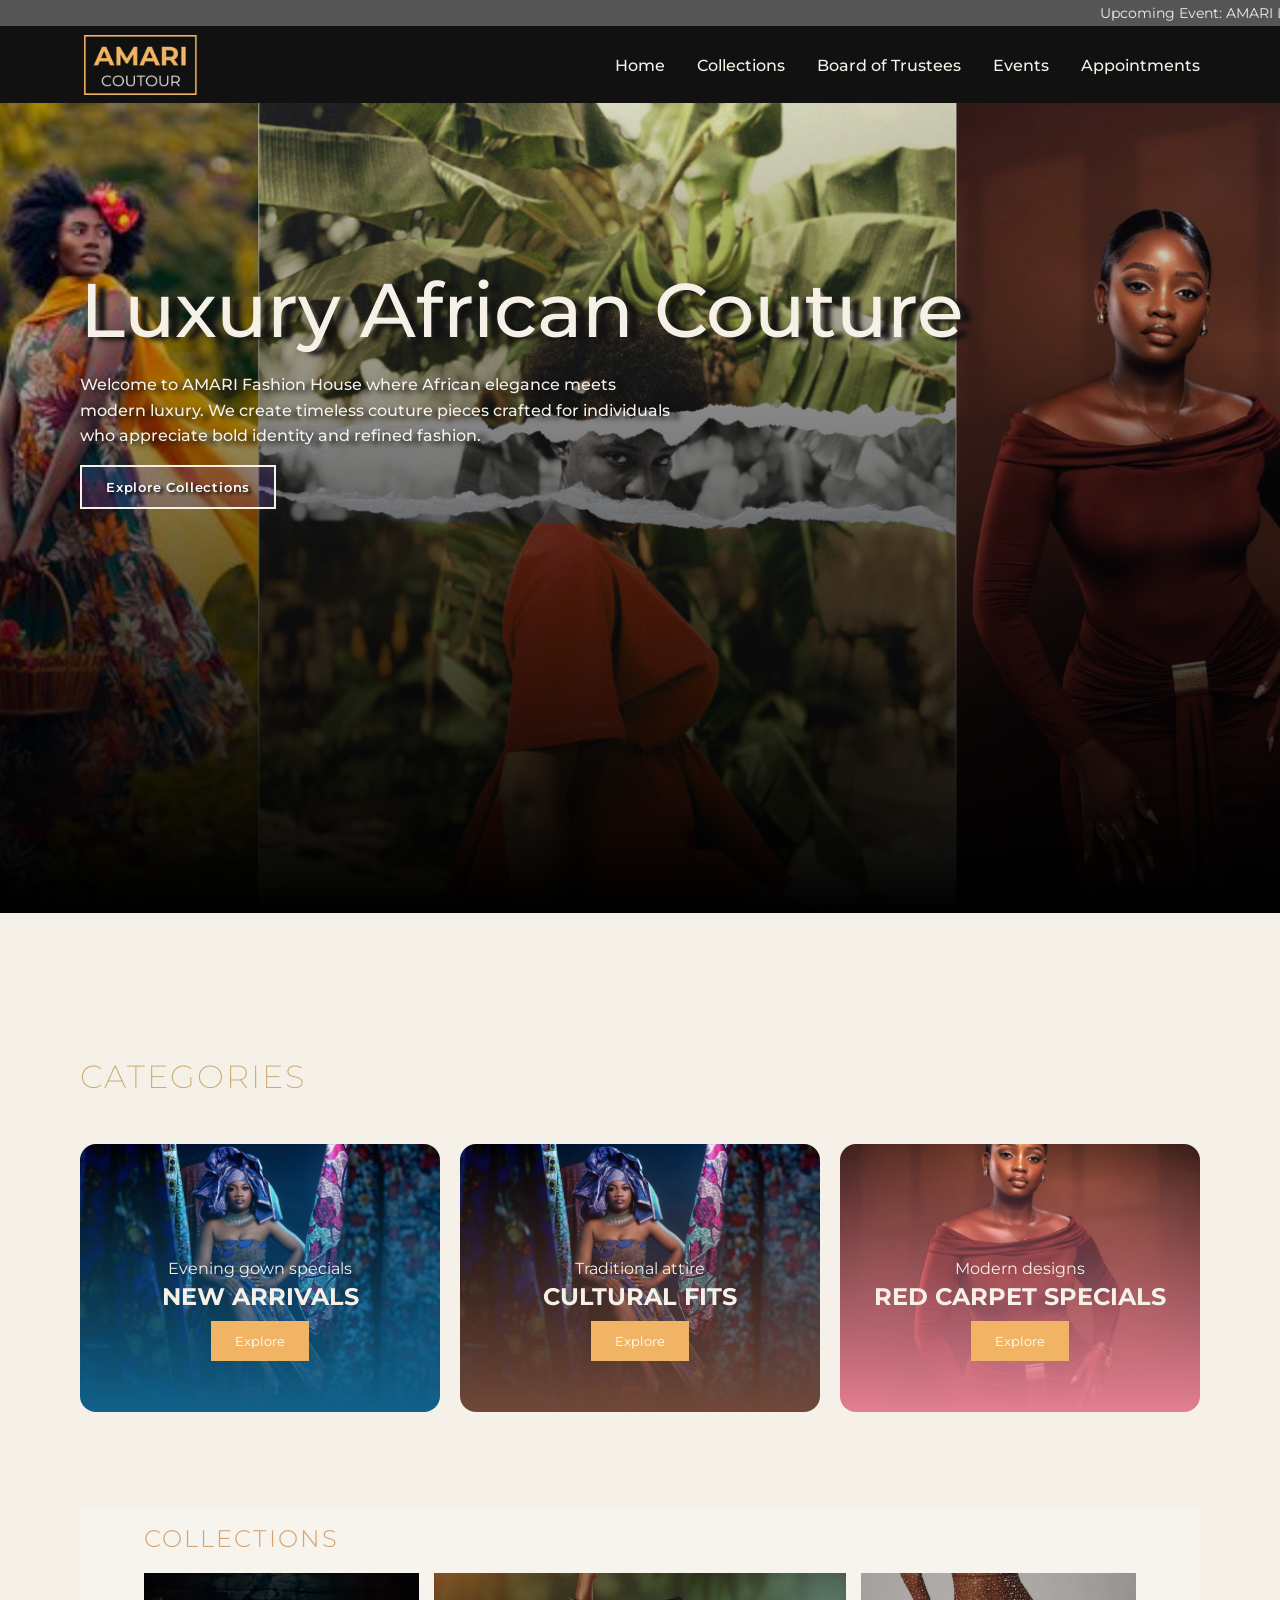
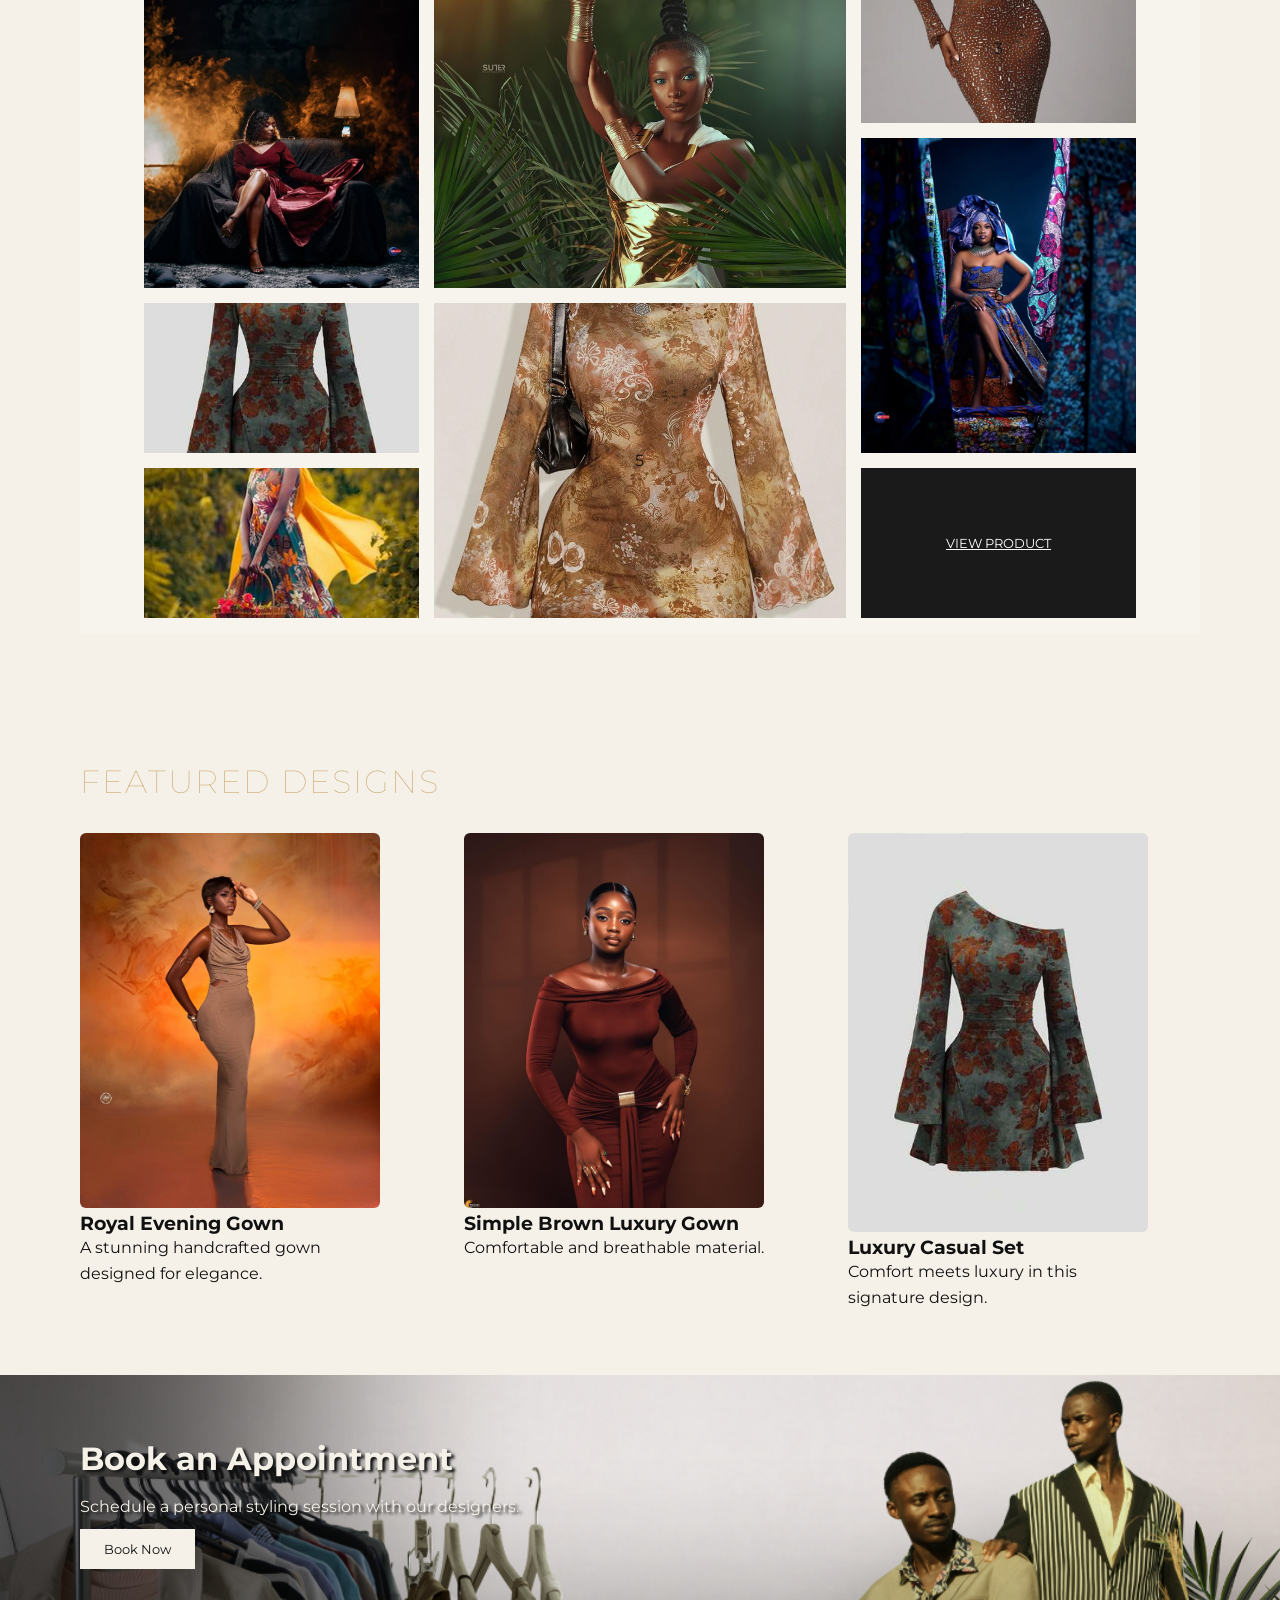
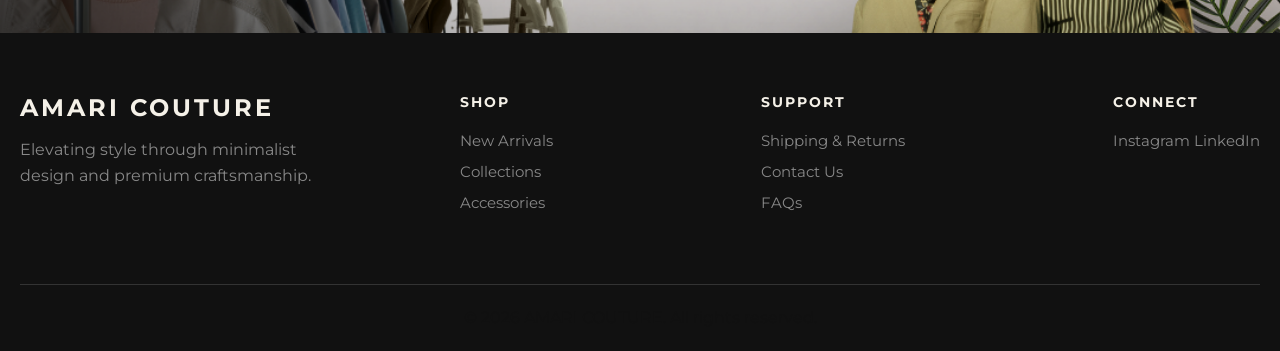
==== commit 19f9b661: "modified button redirectory function" ====
--- a/index.html
+++ b/index.html
@@ -46,17 +46,17 @@
             <div class="category1">
                 <p>Evening gown specials</p>
                 <h2>NEW ARRIVALS</h2>
-                <button>Explore</button>
+                <button onclick="redirect()">Explore</button>
             </div>
             <div class="category2">
                 <p>Traditional attire</p>
                 <h2>CULTURAL FITS</h2>
-                <button>Explore</button>
+                <button onclick="redirect()">Explore</button>
             </div>
             <div class="category3">
                 <p>Modern designs</p>
                 <h2>RED CARPET SPECIALS</h2>
-                <button>Explore</button>
+                <button onclick="redirect()">Explore</button>
             </div>
         </div>
     </sections>
@@ -95,20 +95,6 @@
                 <p>Comfort meets luxury in this signature design.</p>
             </article>
                 </section>
-            
-                <!-- <section class="About">
-            <div class="about-amari">
-                <h2>About AMARI</h2>
-                <p>
-                    AMARI Fashion House is a luxury fashion brand dedicated to creating
-                    premium African-inspired designs. Our mission is to celebrate culture,
-                    elegance, and craftsmanship through fashion.
-                </p>
-            </div>
-            <div class="about-img">
-                <p>Lorem ipsum dolor sit amet consectetur, adipisicing elit. Alias nostrum error sint dollore, quibusdam facilis consectetur qui maiores sunt perferendis? Qui pariatur temporibus perferendis aliquam iusto, officia incidunt quas aliquid.</p>
-            </div>
-                </section> -->
             
                 <section class="CTA">
             <h2>Book an Appointment</h2>
--- a/css/style.css
+++ b/css/style.css
@@ -14,7 +14,7 @@
   --font-size-md: 16px;
   --font-size-sm: 14px;
 
-  --text-shadow: #111111 10px 3px 5px;
+  --text-shadow: #111111 3px 1px 5px;
 
   --box-shadow: 0 10px 30px rgba(0,0,0,0.05);
 }
@@ -293,7 +293,10 @@
 .featureProduct h2{
   margin-bottom: 2rem;
   font-weight: 100;
+  text-transform: uppercase;
+  color: var(--accent-color);
   font-size: var(--font-size-bg);
+  letter-spacing: 2px;
 }
 
 .product{
@@ -311,11 +314,7 @@
   border-radius: 6px;
 }
 
-.About {
-  padding: 4rem 5rem;
-  display: grid;
-  grid-template-columns: 1fr 1fr;
-}
+
 
  @media (max-width: 768px) {
   .About {
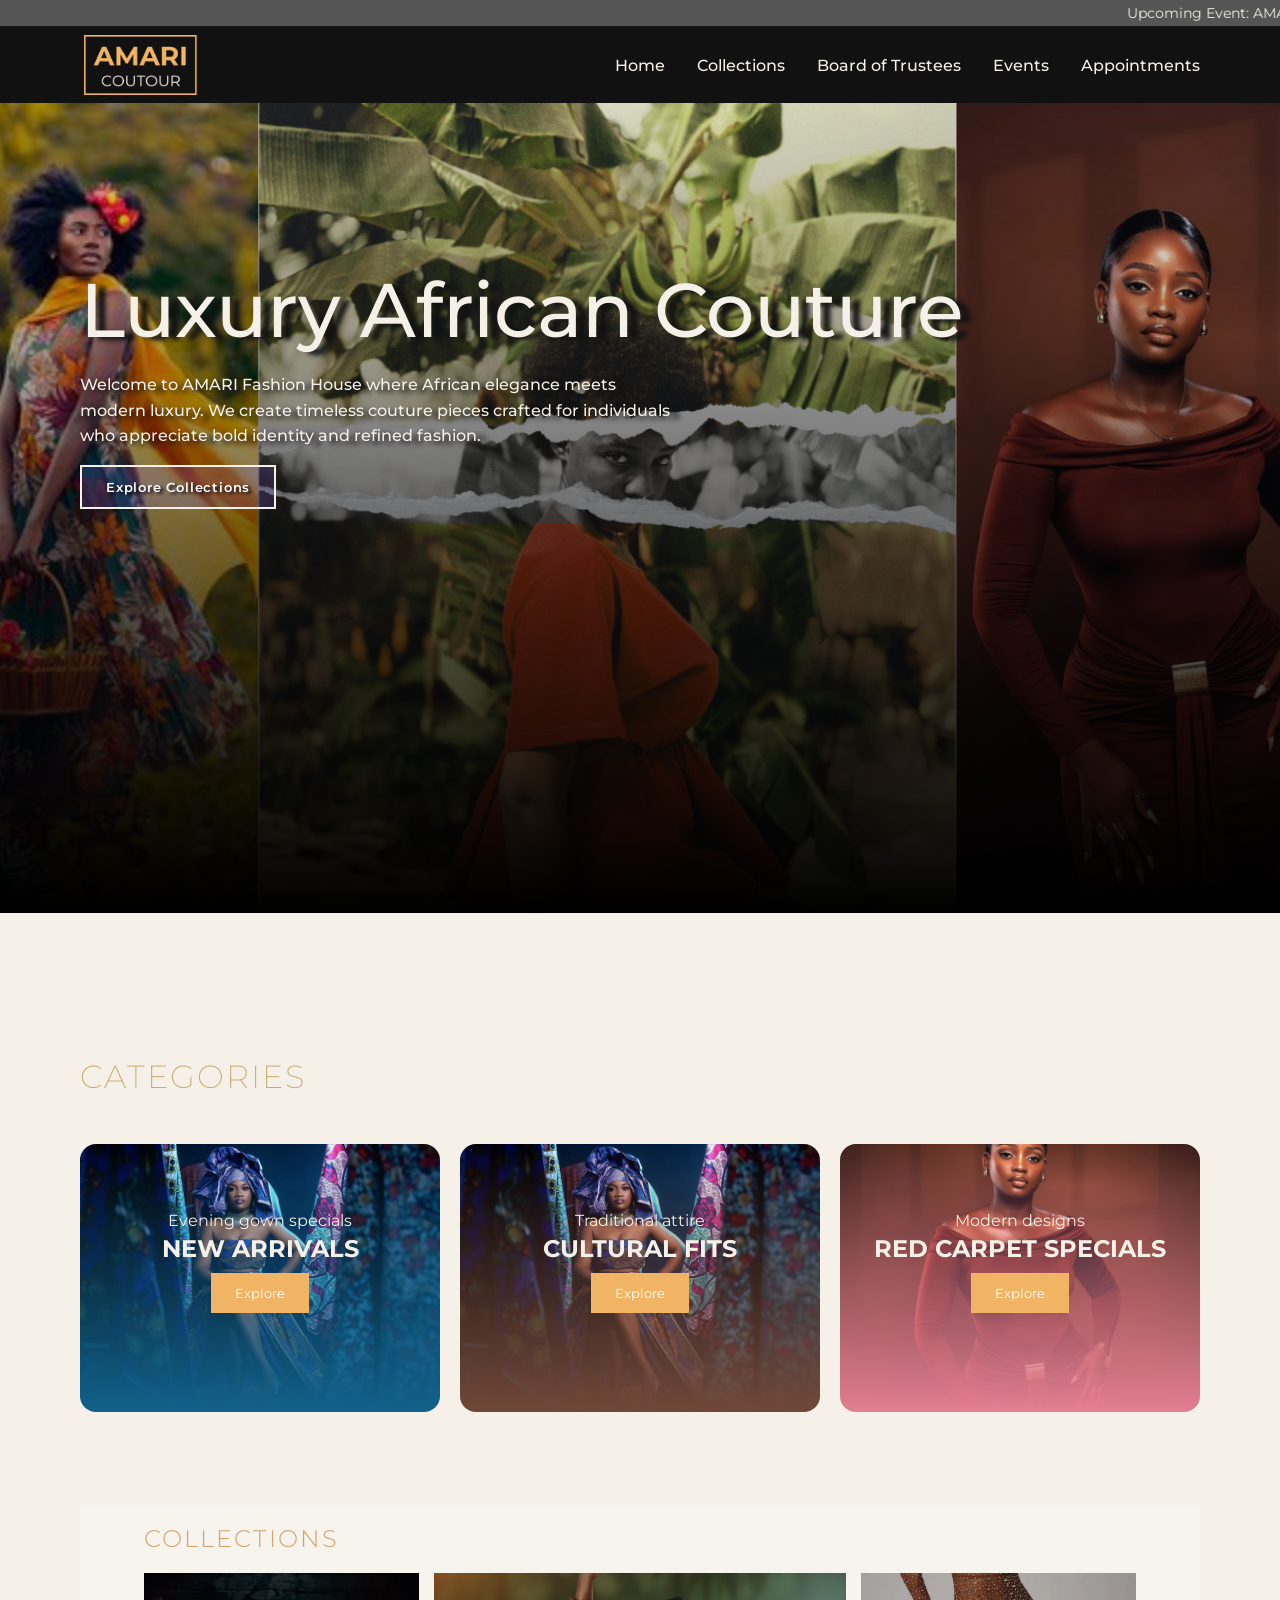
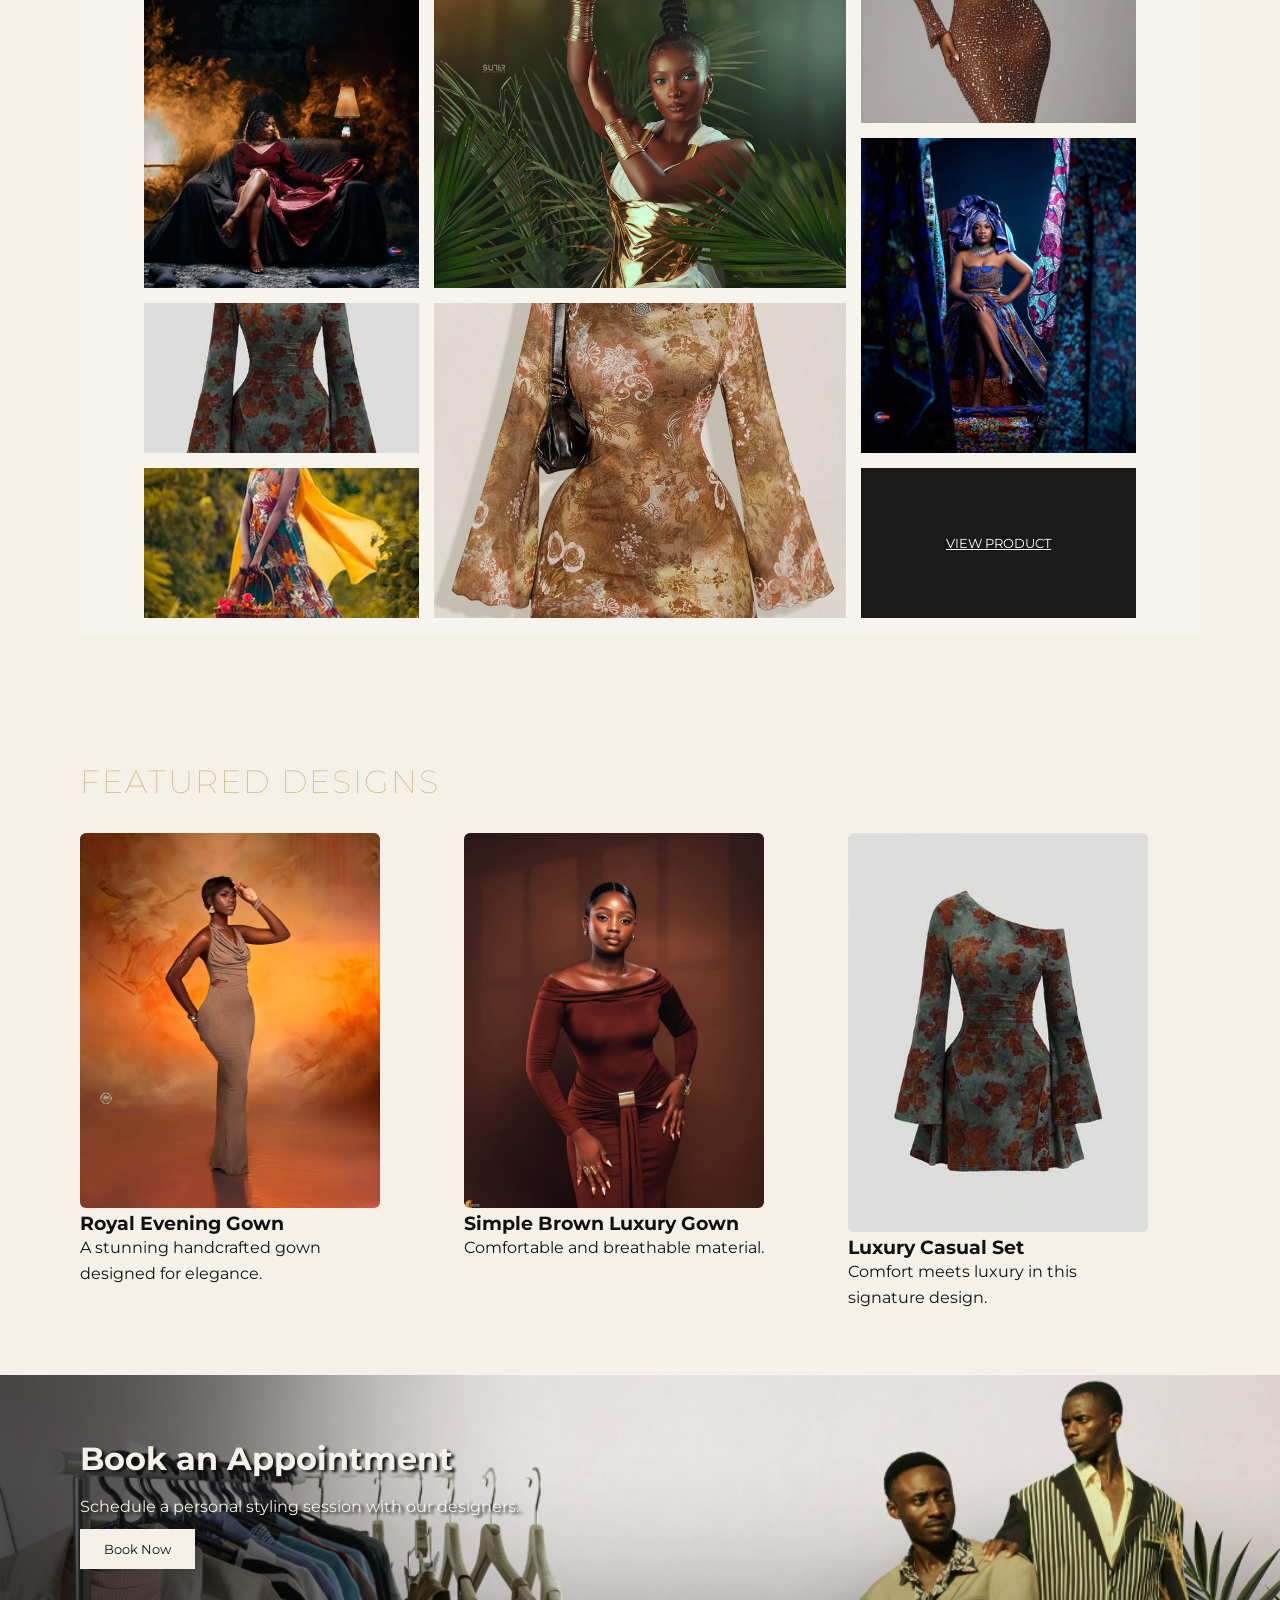
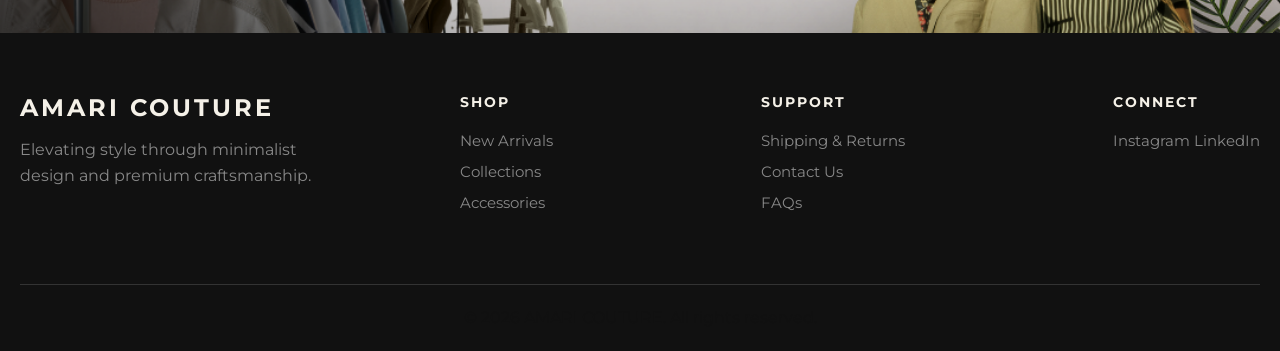
==== commit b0062ec4: "link uploaded" ====
--- a/index.html
+++ b/index.html
@@ -64,13 +64,13 @@
    <section class="collection">
     <h1>COLLECTIONS</h1>
     <div class="collection-parent">
-        <div class="child item-1">1</div>
-        <div class="child item-2">2</div>
-        <div class="child item-3">3</div>
-        <div class="child item-4-a">4a</div>
-        <div class="child item-4-b">4b</div>
-        <div class="child item-5">5</div>
-        <div class="child item-6">6</div>
+        <div class="child item-1"></div>
+        <div class="child item-2"></div>
+        <div class="child item-3"></div>
+        <div class="child item-4-a"></div>
+        <div class="child item-4-b"></div>
+        <div class="child item-5"></div>
+        <div class="child item-6"></div>
         <a href="product.html" class="view-product">VIEW PRODUCT</a>
     </div>
 </section> 
--- a/css/style.css
+++ b/css/style.css
@@ -17,6 +17,14 @@
   --text-shadow: #111111 3px 1px 5px;
 
   --box-shadow: 0 10px 30px rgba(0,0,0,0.05);
+}
+/* Update your variables for responsiveness */
+@media (max-width: 768px) {
+  :root {
+    --font-size-xlg: 40px; /* Reduced from 76px */
+    --font-size-lg: 32px;
+    --font-size-bg: 24px;
+  }
 }
 
 *{
@@ -138,6 +146,30 @@
   text-shadow: #111111 3px 2px 3px;
   margin: 1rem 0;
 }
+@media (max-width: 768px) {
+  header {
+    padding: 2rem 1.5rem;
+    flex-direction: column;
+    gap: 1rem;
+  }
+
+  nav ul {
+    gap: 1rem;
+    flex-wrap: wrap;
+    justify-content: center;
+  }
+
+  .Hero {
+    padding: 6rem 1.5rem 2rem;
+    height: auto;
+    min-height: 70vh;
+    text-align: center;
+  }
+  
+  .Hero p {
+    margin: 0 auto;
+  }
+}
 
 
 .category-sec{
@@ -192,6 +224,16 @@
   background-size: cover;
   background-position: center;
  }
+ @media (max-width: 768px) {
+  .categories {
+    flex-direction: column;
+    height: auto;
+  }
+}
+
+  .category1, .category2, .category3 {
+    padding: 4rem 2rem;
+  }
 
 .collection {
   max-width: 1500px;
@@ -201,6 +243,7 @@
   background-color: #f7f3ed; 
 }
 
+
 h1 {
   color: #d4a373;
   letter-spacing: 2px;
@@ -210,9 +253,7 @@
 
 .collection-parent {
   display: grid;
-  /* 3 columns: side columns are equal, middle is wider */
   grid-template-columns: 1fr 1.5fr 1fr;
-  /* Defining 4 rows to allow for the smaller split images on the left */
   grid-template-rows: repeat(4, 150px); 
   gap: 15px;
 }
@@ -224,7 +265,7 @@
   justify-content: center;
 }
 
-/* Left Column */
+
 .item-1 { 
   grid-row: 1 / 3; grid-column: 1; 
   background: url("../images/SalesCardImages/9869d2000db21a0a88c02ad4b06c4df2.jpg");
@@ -242,7 +283,6 @@
   background-position: center;
 }
 
-/* Middle Column */
 .item-2 { grid-row: 1 / 3; grid-column: 2; 
   background: url("../images/SalesCardImages/859e04d77bb0037990465d3c28c1fc1a.jpg");
   background-size: cover;
@@ -254,7 +294,7 @@
   background-position: center;
 }
 
-/* Right Column */
+
 .item-3 { grid-row: 1 / 2; grid-column: 3; 
   background: url("../images/SalesCardImages/bd1fda2513365a220d92f63c21e58b38.jpg");
   background-size: cover;
@@ -305,6 +345,48 @@
   gap: 2rem;
 }
 
+
+@media (max-width: 425px) {
+    .collection {
+        margin: 1.5rem 0; 
+        padding: 1rem;
+        background-color: transparent; 
+    }
+
+    .collection h1 {
+        text-align: center;
+        font-size: 1.4rem;
+        margin-bottom: 1.5rem;
+    }
+
+    .collection-parent {
+        display: flex; 
+        flex-direction: column;
+        gap: 12px;
+        height: auto;
+    }
+
+    .child {
+        width: 100%;
+        height: 450px;
+        grid-column: auto !important;
+        grid-row: auto !important;   
+        border-radius: 4px;
+    }
+
+    .item-4-a, .item-4-b {
+        height: 250px; 
+    }
+
+    .view-product {
+        width: 100%;
+        height: 60px;
+        font-size: 0.9rem;
+        letter-spacing: 2px;
+        margin-top: 10px;
+    }
+}
+
 .featureProduct article{
   width: 300px;
 }
@@ -320,6 +402,9 @@
   .About {
     grid-template-columns: 1fr;
   }
+      .featureProduct article {
+      width: 100%;
+    }
 } 
 
 .About h2{
